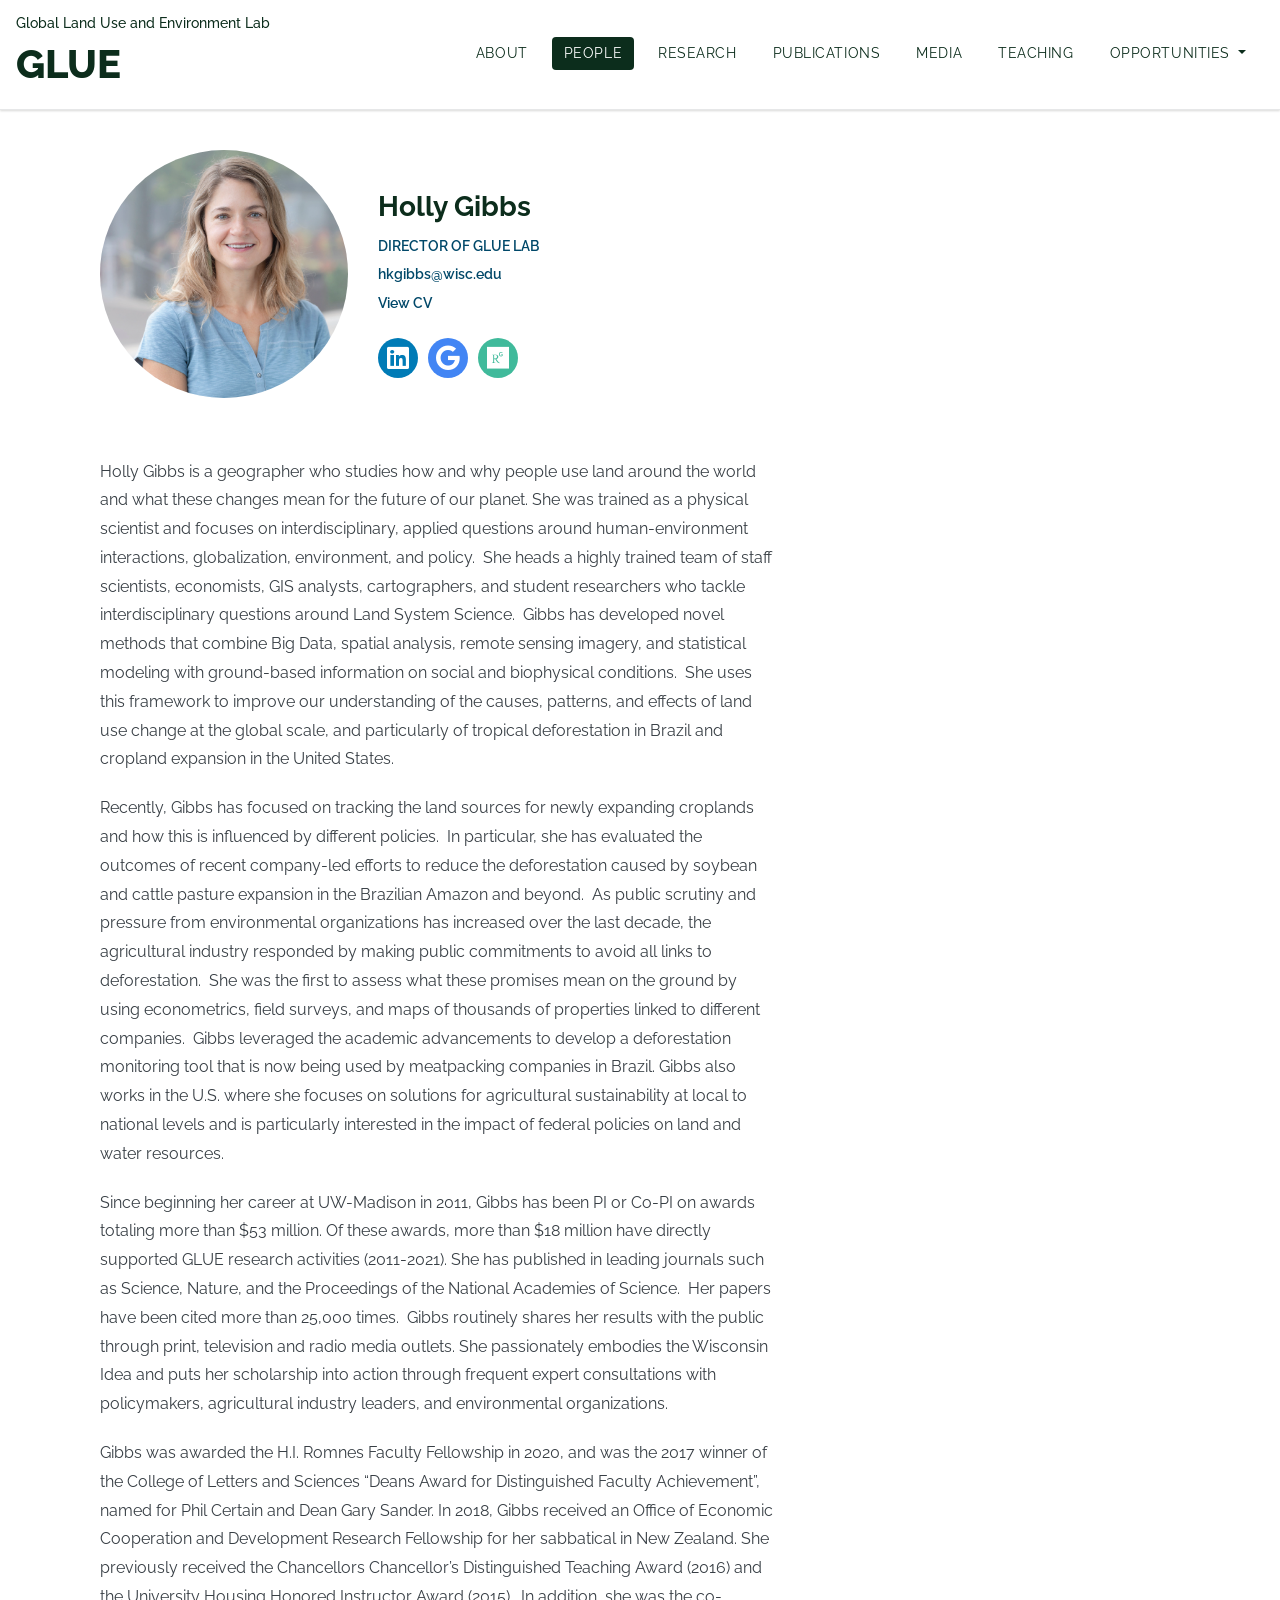
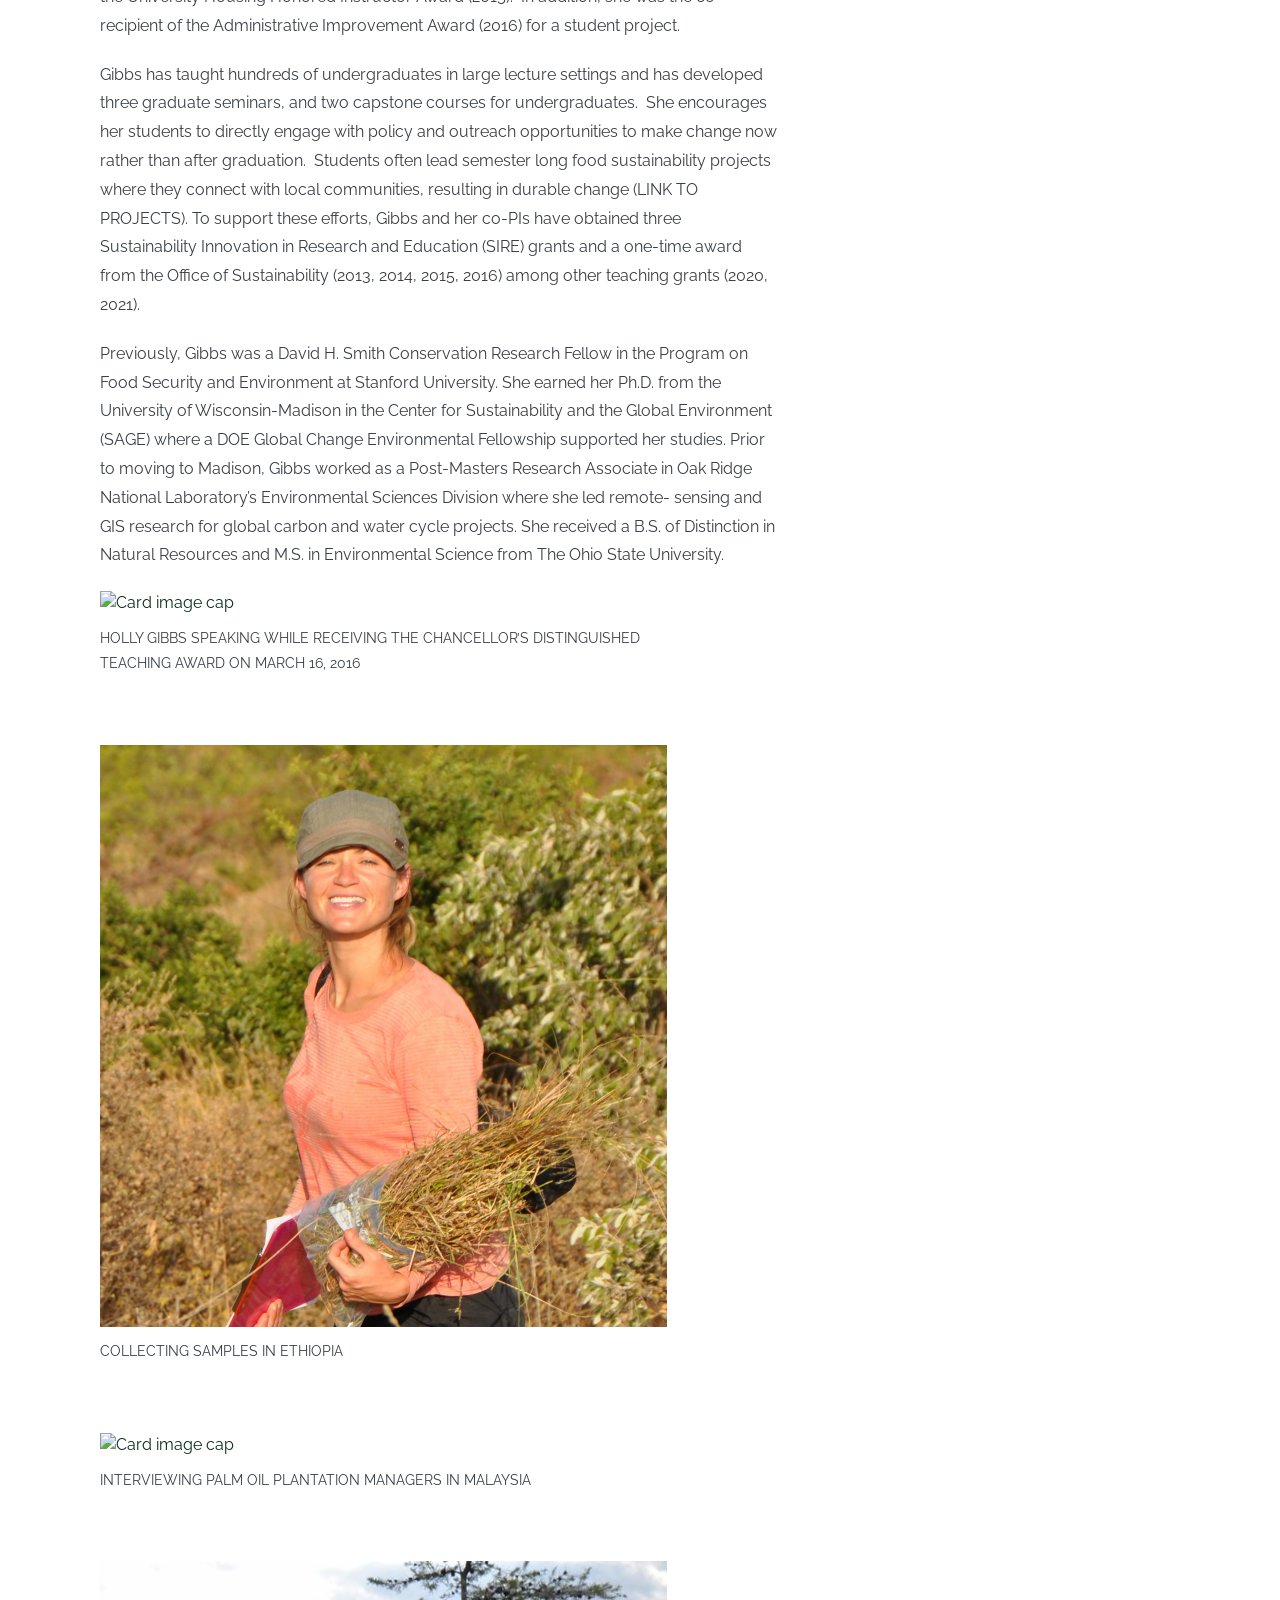
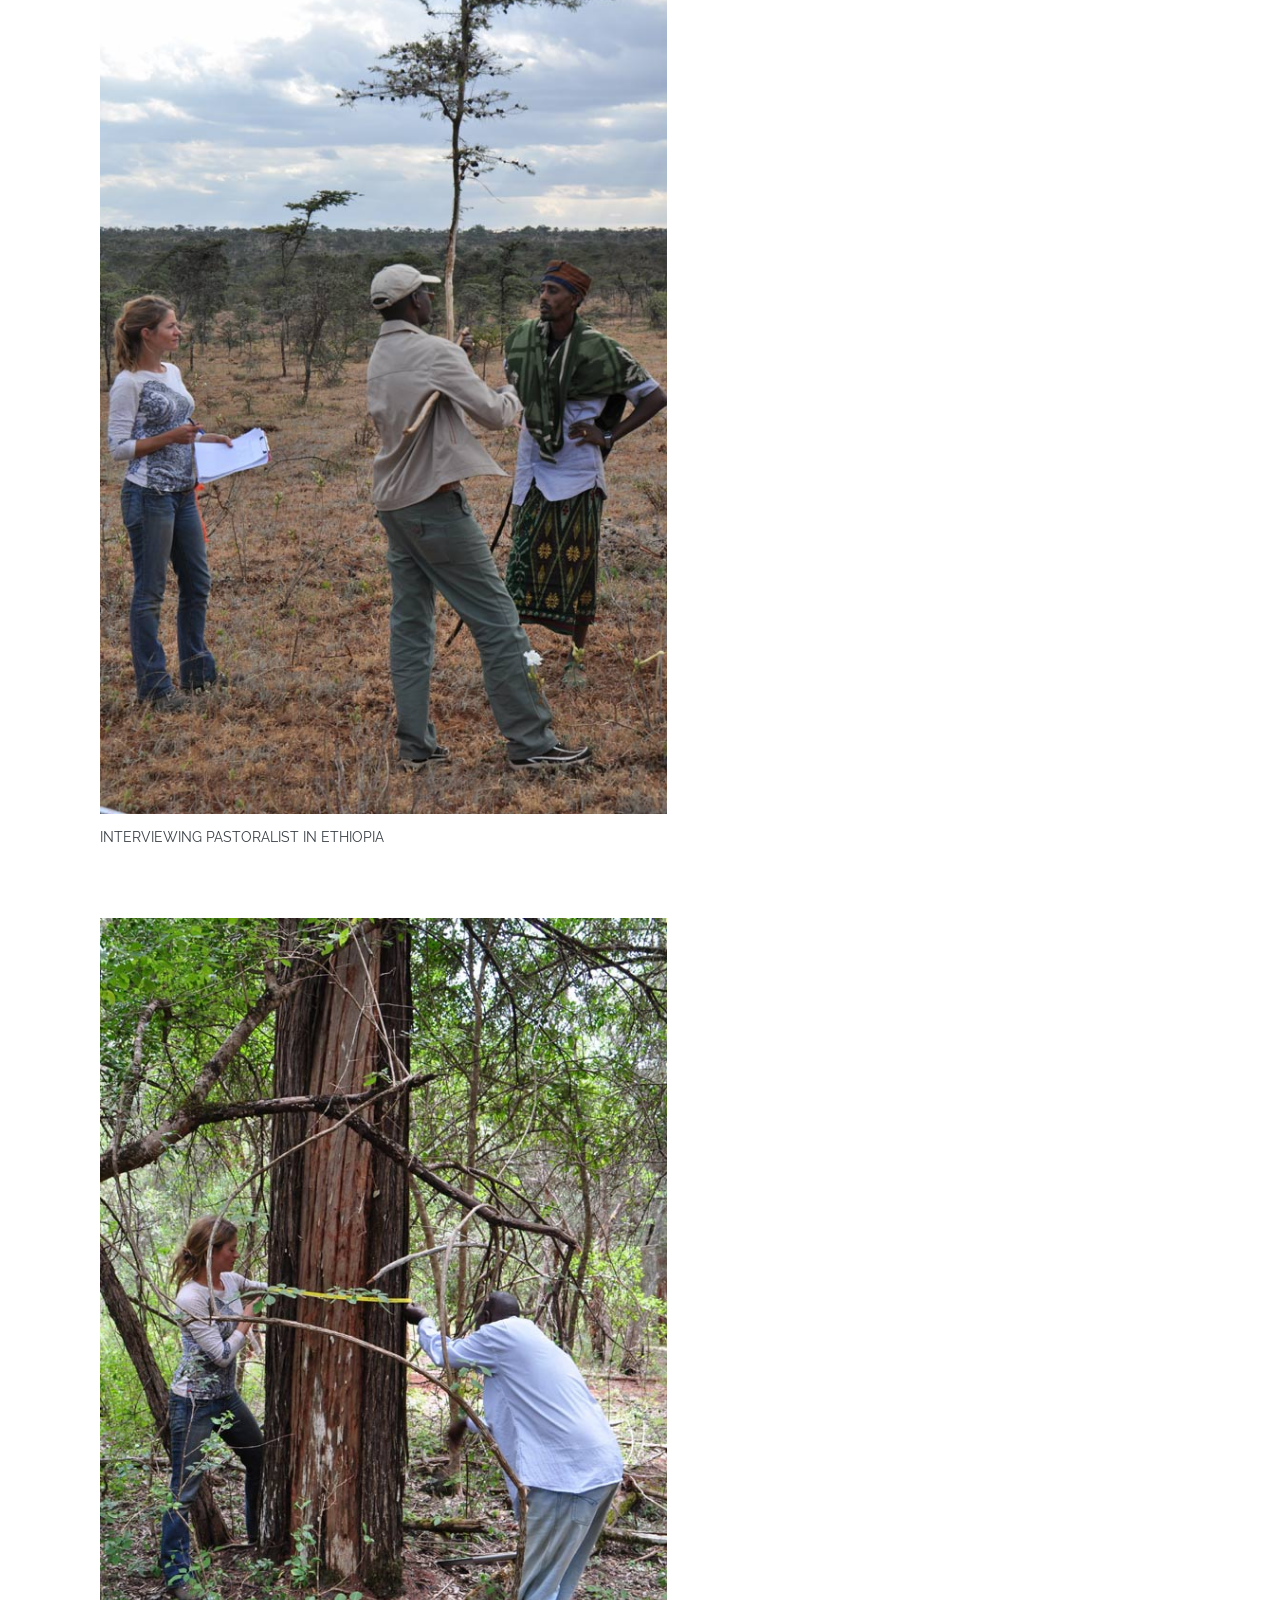
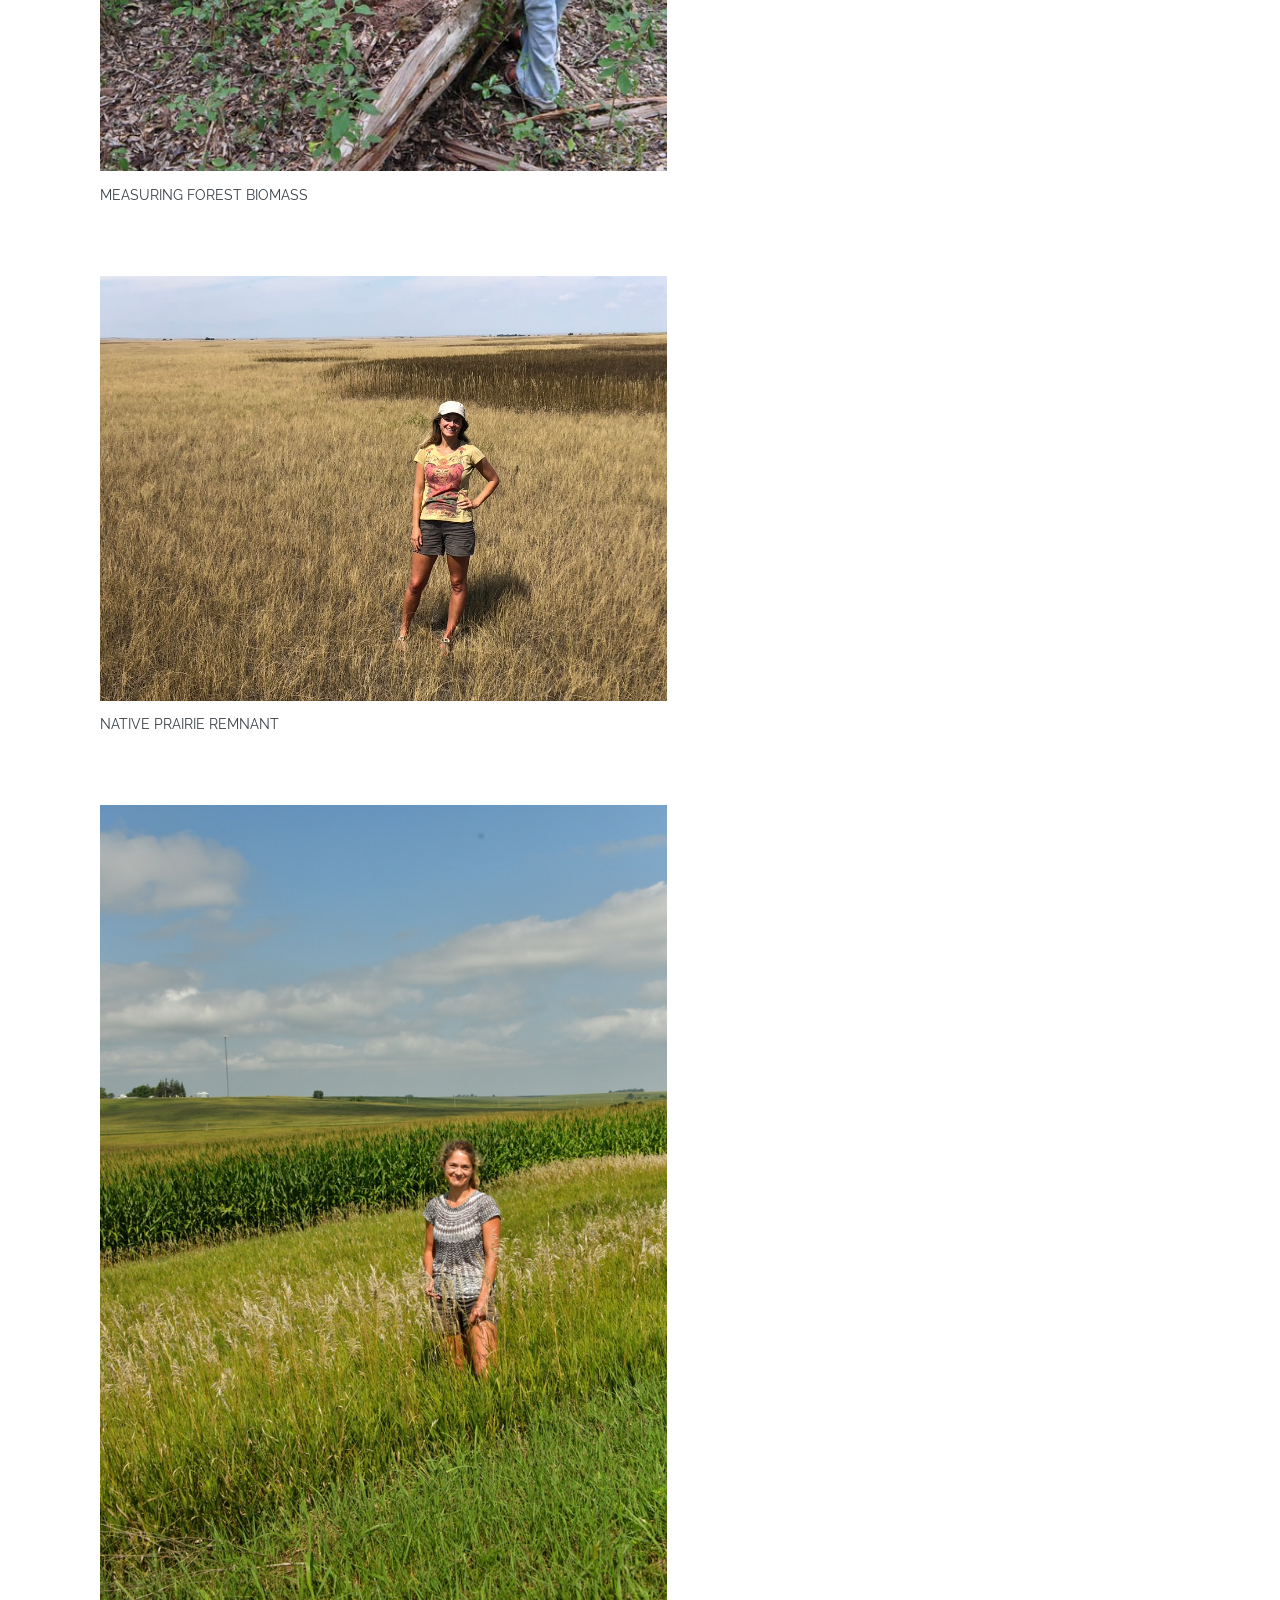
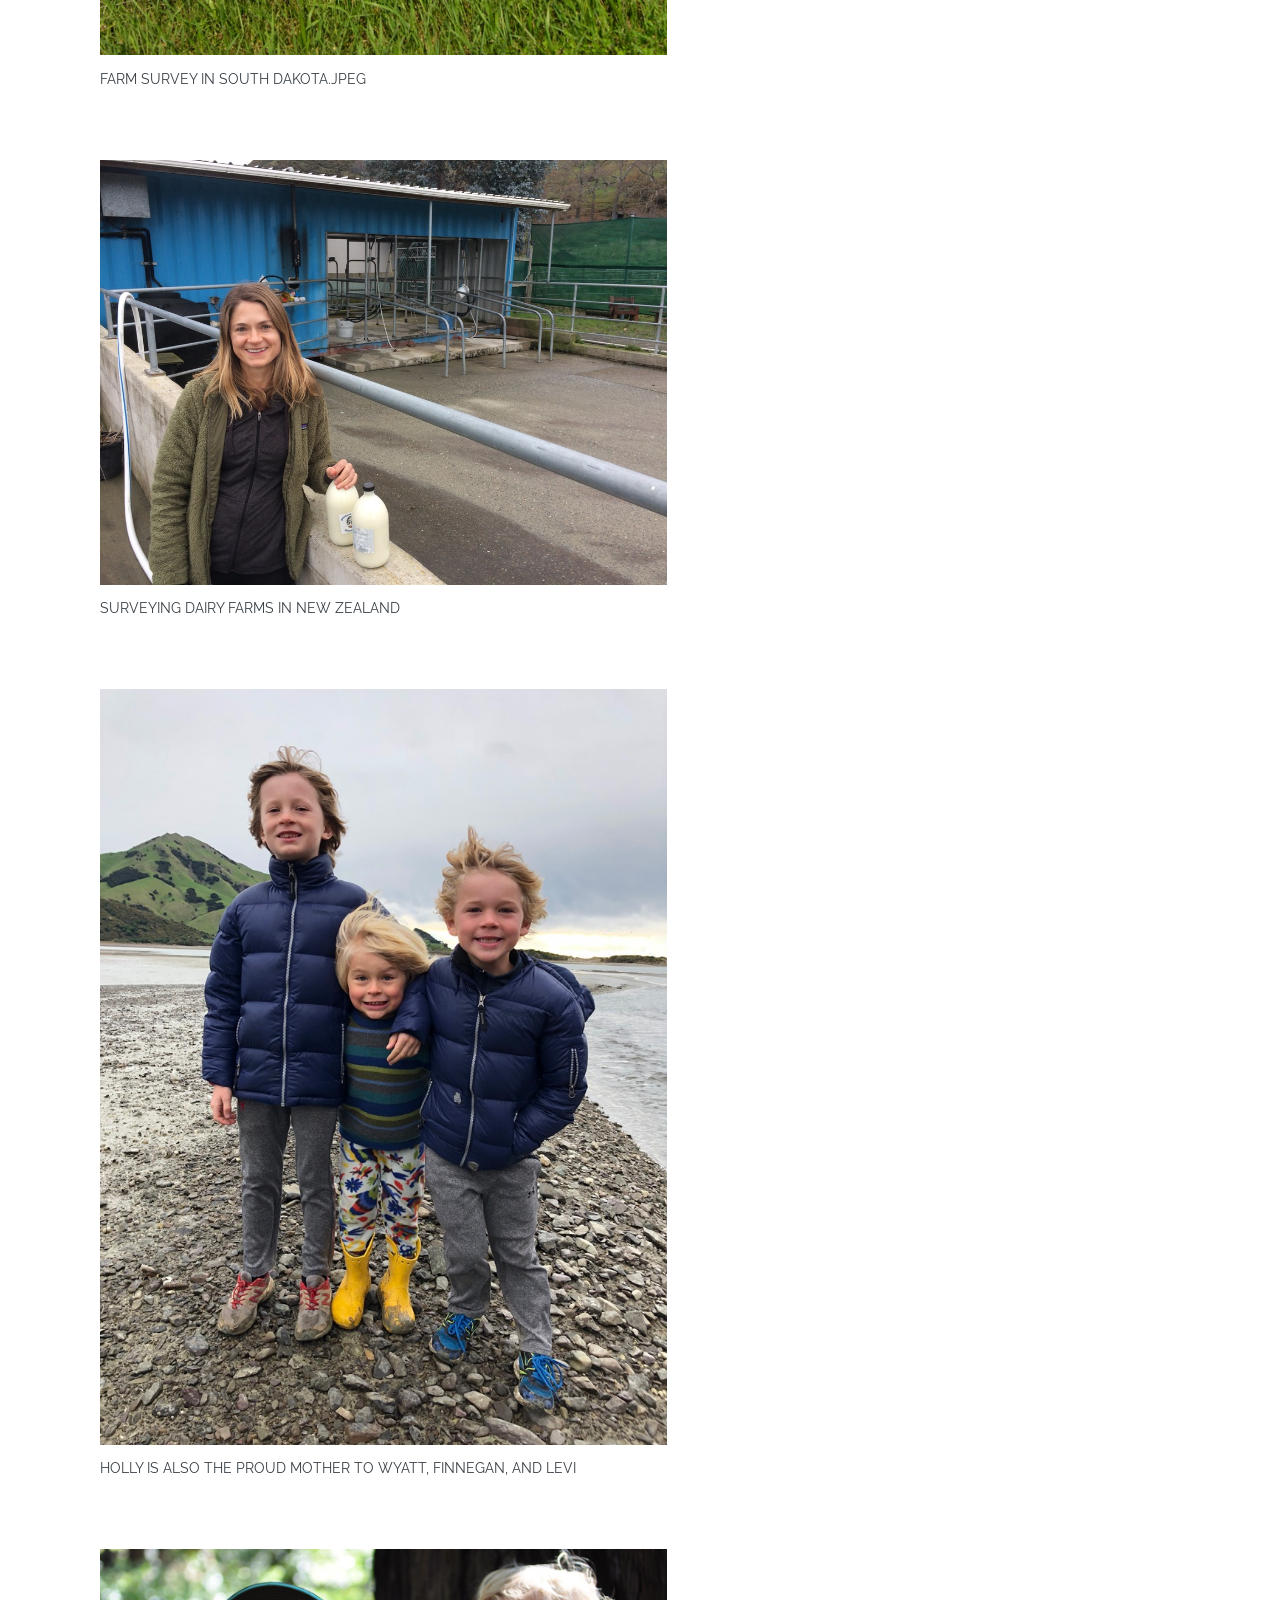
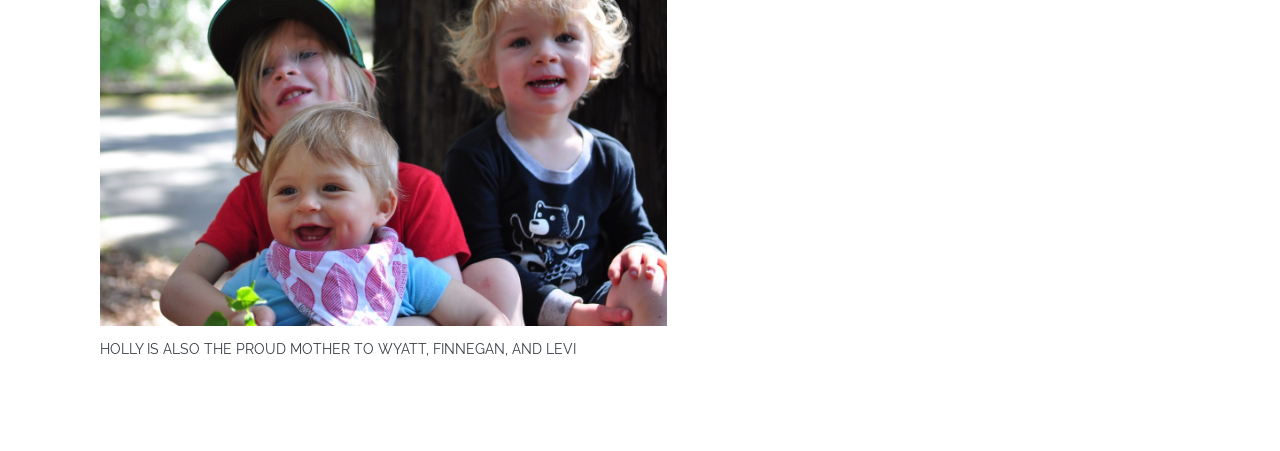
==== holly-gibbs.html @ 5e131c78 "Initial Commit Initial template from gibbs lab website." ====
<!doctype html>

<html lang="en">
<head>
	<!--Essential items -->
  	<meta charset="utf-8">
	<!-- Mobile specifications-->
	<meta content="width=device-width, intial-scale=1, maximum-scale=1" name=viewport>
	<!-- CSS-->
	<link rel="stylesheet" href="https://maxcdn.bootstrapcdn.com/bootstrap/4.0.0/css/bootstrap.min.css" integrity="sha384-Gn5384xqQ1aoWXA+058RXPxPg6fy4IWvTNh0E263XmFcJlSAwiGgFAW/dAiS6JXm" crossorigin="anonymous">

	<link href = "css/style.css" rel="stylesheet" type="text/css">
	<!-- Fonts-->
	<link href='https://fonts.googleapis.com/css?family=Lato:300,400,700' rel='stylesheet' type='text/css'>
	<!-- Favicon-->
	<link href="img/gibbs_ico.ico" rel="shortcut icon">
  <link href="https://cdnjs.cloudflare.com/ajax/libs/font-awesome/5.15.3/css/all.min.css" rel="stylesheet">
  <title>Gibbs Lab</title>
  <meta name="description" content="The HTML5 Herald">
  <meta name="author" content="SitePoint">

  <meta name="viewport" content="width=device-width, initial-scale=1, shrink-to-fit=no">




</head>
	
<body>

	<!-- Navigation -->
  <nav id="navbar" class="navbar navbar-expand-xl navbar-light bg-dark sticky-top">
    <a class="navbar-brand" href="index.html">
      <div class="logo_subheader">
        Global Land Use and Environment Lab
        <br>
      </div>
      <div class="logo_header">
        GLUE
        <br>
      </div>
    </a>
    <button id="toggle" class="navbar-toggler" type="button" data-toggle="collapse" data-target="#navbarNav">
      <span class="navbar-toggler-icon"></span>
    </button>
    <div class="collapse navbar-collapse text-left" id="navbarNav">
      <ul id = "navPills" class=" nav-pills navbar-nav ml-auto">    
        <li>
          <a href="index.html" class="btn btn-s-md btn-white m-b">ABOUT
          </a>
        </li>
        <li>
          <a href="people.html" class="btn btn-s-md btn-white m-b active">
            PEOPLE
          </a>
        </li>
        <li>
          <a href="research.html" class="btn btn-s-md btn-white m-b">RESEARCH
          </a>
        </li>
        <li>
          <a href="publications.html" class="btn btn-s-md btn-white m-b">PUBLICATIONS
          </a>
        </li>
        <li>
           <a href="media.html" class="btn btn-s-md btn-white m-b">
          MEDIA
          </a>
        </li>
        <li>
           <a href="teaching.html" class="btn btn-s-md btn-white m-b">
          TEACHING
          </a>
        </li> 
        <li>
          <div class="dropdown">
            <button class="btn btn-s-md btn-white m-b dropdown-toggle" type="button" id="dropdownMenuButton" data-toggle="dropdown" aria-haspopup="true" aria-expanded="false">
            OPPORTUNITIES
            </button>
            <div class="dropdown-menu" aria-labelledby="dropdownMenuButton">
              <a class="dropdown-item" href="opportunities.html">Opportunities</a>
              <a class="dropdown-item" href="welcome-to-madison.html">Welcome to Madison</a>
              <a class="dropdown-item" href="food-sustainability.html">Food sustainability <br>organizations in Madison</a>
            </div>
        </div>
        </li>            
      </ul> 
    </div>
  </nav>


<div class="page-container">


  <div class='container'>
    <div class='row'>

      <div class='col-md-3 col-sm-4'>
        <a style='color:none'href="bio_img/holly_gibbs_bio_new.png">
        <img class="img-fluid d-block headshot" src="bio_img/holly_gibbs_bio_new.png">
        </a>
      </div>
      <div class='col-md-9 col-sm-8'>

     <h2>Holly Gibbs</h2>
        <a name="contact"></a>

        <p>

            <b class="bio-title">DIRECTOR OF GLUE LAB</b><br>
            <a class="bio-email" href="mailto:hkgibbs@wisc.edu">hkgibbs@wisc.edu</a><br>
            <a class="bio-email" href="assets/Gibbs-CV-3.22.pdf" src="assets/Gibbs-CV-3.22.pdf">View CV</a><br>

        </p>

        <div class="bio-social-icons">
           

            <ul class="social-menu"> 
              <li><a href="https://www.linkedin.com/in/holly-gibbs-3153b337/"><i class="fab fa-linkedin"></i></a></li> 
              <li><a href="https://scholar.google.com/citations?user=o5gFwfsAAAAJ&hl=en"><i class="fab fa-google"></i></a></li>
              <li><a href="https://www.researchgate.net/scientific-contributions/Holly-K-Gibbs-2070848360"><i class="fab fa-researchgate"></i></a></li> 
             <!--  <li><a href="https://github.com/christiemj09"><i class="fab fa-github"></i></a></li> -->
            </ul>

        </div>


      </div>

      
    </div>
  </div>

  <div class='container bioParagraph'>
    <div class='row'>

      
      
      <div class='col-md-8 bioParagraph'>
       
        <p>
      Holly Gibbs is a geographer who studies how and why people use land around the world
      and what these changes mean for the future of our planet. She was trained as a physical
      scientist and focuses on interdisciplinary, applied questions around human-environment
      interactions, globalization, environment, and policy.  She heads a highly trained team of
      staff scientists, economists, GIS analysts, cartographers, and student researchers who
      tackle interdisciplinary questions around Land System Science.  Gibbs has developed novel
      methods that combine Big Data, spatial analysis, remote sensing imagery, and statistical
      modeling with ground-based information on social and biophysical conditions.  She uses
      this framework to improve our understanding of the causes, patterns, and effects of land
      use change at the global scale, and particularly of tropical deforestation in Brazil and
      cropland expansion in the United States.
      </p>
      <p>
      Recently, Gibbs has focused on tracking the land sources for newly expanding croplands
      and how this is influenced by different policies.  In particular, she has evaluated the
      outcomes of recent company-led efforts to reduce the deforestation caused by soybean and
      cattle pasture expansion in the Brazilian Amazon and beyond.  As public scrutiny and
      pressure from environmental organizations has increased over the last decade, the
      agricultural industry responded by making public commitments to avoid all links to
      deforestation.  She was the first to assess what these promises mean on the ground by
      using econometrics, field surveys, and maps of thousands of properties linked to different
      companies.  Gibbs leveraged the academic advancements to develop a deforestation
      monitoring tool that is now being used by meatpacking companies in Brazil. Gibbs also
      works in the U.S. where she focuses on solutions for agricultural sustainability at local to
      national levels and is particularly interested in the impact of federal policies on land and
      water resources.
      </p>
      <p>
      Since beginning her career at UW-Madison in 2011, Gibbs has been PI or Co-PI on awards
      totaling more than $53 million. Of these awards, more than $18 million have directly
      supported GLUE research activities (2011-2021). She has published in leading journals
      such as Science, Nature, and the Proceedings of the National Academies of Science.  Her
      papers have been cited more than 25,000 times.  Gibbs routinely shares her results with the
      public through print, television and radio media outlets. She passionately embodies the
      Wisconsin Idea and puts her scholarship into action through frequent expert consultations
      with policymakers, agricultural industry leaders, and environmental organizations.
      </p>
      <p>
      Gibbs was awarded the H.I. Romnes Faculty Fellowship in 2020, and was the 2017 winner
      of the College of Letters and Sciences “Deans Award for Distinguished Faculty
      Achievement”, named for Phil Certain and Dean Gary Sander. In 2018, Gibbs received an
      Office of Economic Cooperation and Development Research Fellowship for her sabbatical
      in New Zealand. She previously received the Chancellors Chancellor’s Distinguished
      Teaching Award (2016) and the University Housing Honored Instructor Award (2015).  In
      addition, she was the co-recipient of the Administrative Improvement Award (2016) for a
      student project.
      </p>
      <p>
      Gibbs has taught hundreds of undergraduates in large lecture settings and has developed
      three graduate seminars, and two capstone courses for undergraduates.  She encourages
      her students to directly engage with policy and outreach opportunities to make change now
      rather than after graduation.  Students often lead semester long food sustainability projects
      where they connect with local communities, resulting in durable change (LINK TO
      PROJECTS). To support these efforts, Gibbs and her co-PIs have obtained three
      Sustainability Innovation in Research and Education (SIRE) grants and a one-time award
      from the Office of Sustainability (2013, 2014, 2015, 2016) among other teaching grants
      (2020, 2021).
      </p>
      <p>
      Previously, Gibbs was a David H. Smith Conservation Research Fellow in the Program on
      Food Security and Environment at Stanford University. She earned her Ph.D. from the
      University of Wisconsin-Madison in the Center for Sustainability and the Global
      Environment (SAGE) where a DOE Global Change Environmental Fellowship supported her
      studies. Prior to moving to Madison, Gibbs worked as a Post-Masters Research Associate
      in Oak Ridge National Laboratory’s Environmental Sciences Division where she led remote-
      sensing and GIS research for global carbon and water cycle projects. She received a B.S.
      of Distinction in Natural Resources and M.S. in Environmental Science from The Ohio State
      University.
      </p>


      <!--Holly Gibbs Picture 1-->
      <div class="col-10 holly">
        <a href="holly_gibbs_img/gibbs_1.jpg">
          <img class="img-fluid" src="holly_gibbs_img/gibbs_1.jpg" alt="Card image cap">
        <div class="holly_photo_description_container">
            <a style='color:none'href="holly_gibbs_img/gibbs_1.jpg">
              <p class="mb-0">Holly Gibbs speaking while receiving the Chancellor’s Distinguished Teaching Award on March 16, 2016</p>
            </a>
        </div>
        </a>     
      </div>

      <!--Holly Gibbs Picture 2-->
      <div class="col-10 holly">
        <a href="holly_gibbs_img/gibbs_2.jpg">
          <img class="img-fluid" src="holly_gibbs_img/gibbs_2.jpg" alt="Card image cap">
        <div class="holly_photo_description_container">
            <a style='color:none'href="holly_gibbs_img/gibbs_2.jpg">
              <p class="mb-0">Collecting samples in Ethiopia</p>
            </a>
        </div>
        </a>
      </div>

      <!--Holly Gibbs Picture 3-->
      <div class="col-10 holly">
        <a href="holly_gibbs_img/gibbs_3.jpg">
          <img class="img-fluid" src="holly_gibbs_img/gibbs_3.jpg" alt="Card image cap">
        <div class="holly_photo_description_container">
            <a style='color:none'href="holly_gibbs_img/gibbs_3.jpg">
              <p class="mb-0">Interviewing palm oil plantation managers in Malaysia</p>
            </a>
        </div>
        </a>
      </div>

      <!--Holly Gibbs Picture 4-->
      <div class="col-10 holly">
        <a href="holly_gibbs_img/gibbs_4.jpg">
          <img class="img-fluid" src="holly_gibbs_img/gibbs_4.jpg" alt="Card image cap">
        <div class="holly_photo_description_container">
            <a style='color:none'href="holly_gibbs_img/gibbs_4.jpg">
              <p class="mb-0">Interviewing pastoralist in Ethiopia</p>
            </a>
        </div>
        </a>
      </div>

      <!--Holly Gibbs Picture 5-->
      <div class="col-10 holly">
        <a href="holly_gibbs_img/gibbs_5.jpg">
          <img class="img-fluid" src="holly_gibbs_img/gibbs_5.jpg" alt="Card image cap">
        <div class="holly_photo_description_container">
            <a style='color:none'href="holly_gibbs_img/gibbs_5.jpg">
              <p class="mb-0">Measuring forest biomass</p>
            </a>
        </div>
        </a>
      </div>

      <!--Holly Gibbs Picture 6-->
      <div class="col-10 holly">
        <a href="holly_gibbs_img/gibbs_6.jpeg">
          <img class="img-fluid" src="holly_gibbs_img/gibbs_6.jpeg" alt="Card image cap">
        <div class="holly_photo_description_container">
            <a style='color:none'href="holly_gibbs_img/gibbs_6.jpeg">
              <p class="mb-0">Native prairie remnant</p>
            </a>
        </div>
        </a>
      </div>

      <!--Holly Gibbs Picture 7-->
      <div class="col-10 holly">
        <a href="holly_gibbs_img/gibbs_7.jpeg">
          <img class="img-fluid" src="holly_gibbs_img/gibbs_7.jpeg" alt="Card image cap">
        <div class="holly_photo_description_container">
            <a style='color:none'href="holly_gibbs_img/gibbs_7.jpeg">
              <p class="mb-0">Farm survey in South Dakota.jpeg</p>
            </a>
        </div>
        </a>
      </div>

      <!--Holly Gibbs Picture 8-->
      <div class="col-10 holly">
        <a href="holly_gibbs_img/gibbs_8.jpeg">
          <img class="img-fluid" src="holly_gibbs_img/gibbs_8.jpeg" alt="Card image cap">
        <div class="holly_photo_description_container">
            <a style='color:none'href="holly_gibbs_img/gibbs_8.jpeg">
              <p class="mb-0">Surveying dairy farms in New Zealand</p>
            </a>
        </div>
        </a>
      </div>

      <!--Holly Gibbs Picture 9-->
      <div class="col-10 holly">
        <a href="holly_gibbs_img/gibbs_9.jpeg">
          <img class="img-fluid" src="holly_gibbs_img/gibbs_9.jpeg" alt="Card image cap">
        <div class="holly_photo_description_container">
            <a style='color:none'href="holly_gibbs_img/gibbs_9.jpeg">
              <p class="mb-0">Holly is also the proud mother to Wyatt, Finnegan, and Levi</p>
            </a>
        </div>
        </a>
      </div>

      <!--Holly Gibbs Picture 10-->
      <div class="col-10 holly">
        <a href="holly_gibbs_img/gibbs_10.jpeg">
          <img class="img-fluid" src="holly_gibbs_img/gibbs_10.jpeg" alt="Card image cap">
        <div class="holly_photo_description_container">
            <a style='color:none'href="holly_gibbs_img/gibbs_10.jpeg">
              <p class="mb-0">Holly is also the proud mother to Wyatt, Finnegan, and Levi</p>
            </a>
        </div>
        </a>
      </div>
      
      
</div>
</div>
</div>
  <!--Carousel-->

  <!--Picture 1-->



 






	

  
  <script src="https://ajax.googleapis.com/ajax/libs/jquery/3.2.1/jquery.min.js" type="text/javascript"></script>
  <script src="js/main.js"></script>
  <script src="js/jquery-3.4.1.js"></script>
  <script
  src="https://code.jquery.com/jquery-3.5.1.js"
  integrity="sha256-QWo7LDvxbWT2tbbQ97B53yJnYU3WhH/C8ycbRAkjPDc="
  crossorigin="anonymous"></script>
  <script src="https://code.jquery.com/jquery-3.2.1.slim.min.js" integrity="sha384-KJ3o2DKtIkvYIK3UENzmM7KCkRr/rE9/Qpg6aAZGJwFDMVNA/GpGFF93hXpG5KkN" crossorigin="anonymous"></script>
  <script src="https://cdnjs.cloudflare.com/ajax/libs/popper.js/1.12.9/umd/popper.min.js" integrity="sha384-ApNbgh9B+Y1QKtv3Rn7W3mgPxhU9K/ScQsAP7hUibX39j7fakFPskvXusvfa0b4Q" crossorigin="anonymous"></script>
  <script src="https://maxcdn.bootstrapcdn.com/bootstrap/4.0.0/js/bootstrap.min.js" integrity="sha384-JZR6Spejh4U02d8jOt6vLEHfe/JQGiRRSQQxSfFWpi1MquVdAyjUar5+76PVCmYl" crossorigin="anonymous"></script>
  <script src="https://cdnjs.cloudflare.com/ajax/libs/jquery/2.1.3/jquery.min.js" type="text/javascript"></script>
</body>
</html>
---- css/style.css ----
@import url('https://fonts.googleapis.com/css2?family=Varta:wght@300&display=swap');


@import url('https://fonts.googleapis.com/css2?family=Raleway:wght@300&display=swap');

@import url('https://fonts.googleapis.com/css2?family=Barlow:wght@300&display=swap');

@import url('https://fonts.googleapis.com/css2?family=Gudea&display=swap');

@import url('https://fonts.googleapis.com/css2?family=Gudea:ital@1&display=swap');

@import url('https://fonts.googleapis.com/css2?family=Gudea:wght@700&display=swap');

@import url('https://fonts.googleapis.com/css2?family=Karla&display=swap');

@import url('https://fonts.googleapis.com/css2?family=Benne&family=Martel+Sans:wght@200;300;400;600;700;800;900&display=swap');

@import url('https://fonts.googleapis.com/css2?family=Raleway:ital,wght@0,100;0,200;0,300;0,400;0,500;0,600;0,700;0,800;0,900;1,100;1,200;1,300;1,400;1,500;1,600;1,700;1,800;1,900&display=swap');

body {
	width:auto;
	letter-spacing: normal;
	font-family: 'Raleway', sans-serif;
	font-size:16px;
  background-color:#ffffff !important;
}

body::-webkit-scrollbar {
    width: .75em;
    border-radius: 8px;
}
 
body::-webkit-scrollbar-track {
    -webkit-box-shadow: inset 0 0 6px rgba(0,0,0,0.3);
    border-radius: 8px;
}
 
body::-webkit-scrollbar-thumb {
  background-color: darkgrey;
  outline: 1px solid slategrey;
  border-radius: 8px;
}

h1 {
  padding-bottom:8px;
  color:#0c2d1c!important;
  font-size:36px;
  font-weight: 700 !important
}



h2 {
 font-size:28px;
 color:#0c2d1c !important;
 font-weight: 700 !important
}

h5 {
font-size:18px !important;
}



a {
  color:#004869;
}

a:hover, a:active {
  text-decoration:none;
  color: #333;
}

p {
  margin-bottom: 20px;
  font-family: 'Raleway', sans-serif;
  font-size: 16px;
  font-weight: 400 !important;
  line-height: 1.8em;
  letter-spacing: normal;
  color:#383f45;
}

a {
  color:#0c2d1c
}

b {
  font-weight: 700;

}


a:hover{
  color:#2E86C1 
}

.page-container {
  width: inherit;
  max-width: 100%;
  margin: auto;   
}

.container {
  padding-right:30px !important;
  padding-left:30px !important;
  padding-top:40px;
  padding-bottom:20px;
  margin-right:auto;
  margin-left:auto;
}

.container.more-media {
  padding-right:30px !important;
  padding-left:30px !important;
  padding-top:10px;
  padding-bottom:20px;
  margin-right:auto;
  margin-left:auto;
}

.col-md-8 {
  padding-top:40px;
  padding-right: 45px;
  padding-left: 15px;
}

.col-md-4 {
  padding-top:40px;
  padding-right: 15px;
  padding-left: 15px;
}


.img {
  position: relative;
  width: 100px;
  height:100px;
  background-position: 50% 50%;
}


.btn-group input[type="radio"] {
  opacity: 0;
  position: fixed;
  width: 0;
}

/* Logo */
.logo_subheader {
  font-size: 14px;
  font-weight:500 !important;
  color:#0c2d1c;
}

.logo_header {
  font-size: 40px;
  font-weight:800 !important;
  font: Raleway, sans-serif;
  color:#0c2d1c;

}

/* delete? */
.introHomePage{
  font-size: 16px;
  font-weight:800 !important;
  color: #0c2d1c !important
}

/* ------------------------------Home Page------------------------------*/

/* 'who we are' heading */
.who-we-are p {
  font-size:16px !important;
  font-weight:500;
  line-height:32px;
}

.more_news_link_people {
  font-size:18px !important;
}

/* ------------------------------News Scroll------------------------------*/

#inTheNewsHeading {
  font-size:26px;
}

#newsContainer {
  height:400px;
  overflow-y: scroll;
  border-width:0px;  
  padding-left:0px !important;
}

/* News Scroll */
.newsDate {
  font-size: 12px;
  color:#0c2d1c !important;

}

.newsMainContent {
  font-size: 12px;
  color:#383f45;
}


#newsContainer::-webkit-scrollbar {
  width: .75em;
  border-radius: 8px;
}
 
#newsContainer::-webkit-scrollbar-track {
  -webkit-box-shadow: inset 0 0 6px rgba(0,0,0,0.3);
  border-radius: 8px;
}
 
#newsContainer::-webkit-scrollbar-thumb {
  background-color: darkgrey;
  outline: 1px solid slategrey;
  border-radius: 8px;
}

.list-group {
  float:center;
}

.list-group-item {
  border-left:none;
  border-right:none;
  border-top:none;
  border-bottom:none;
  background-color:#ffffff;
  padding: 10px 30px 18px 0px !important;
  color:#403F3F !important;
  letter-spacing:.04em;
}


/* ------------------------------Navigation------------------------------*/

/*  Navigation pills */

#navPills li{
  padding:6px 6px 6px 6px !important;
  font-size: 14px !important;
}

#nav-pills ul{

  
}

/*  Navigation pills text*/
.btn.btn-s-md.btn-white.m-b {
  font-size: 14px !important;
  letter-spacing: .04em;
}

.navbar {
  background-color:#ffffff !important;    
  padding-bottom:10px;
  border-bottom:1px solid #E6E7E8;
  -webkit-box-shadow: 0px 1px 2px rgba(159,159,155,0.4)
}


#toggle {
    background-color:none;
    color:black;
}

.nav-item {
  text-align: right;
  padding:0px 10px 0px 10px
}

.nav-link {
  text-align:left;
  font-size:14px;
  color:#0c2d1c !important;    
}

#navbarNav {

}


.dropdown:hover>.dropdown-menu {
  display: block;
}

.dropdown-item {
  font-size:14px;
  white-space: pre-wrap;
  padding-top:8px;
  padding-bottom:8px;
}

.dropdown-menu.show {
 
}

.dropdown-menu{

    white-space: normal;
}





/*.dropdown-menu.show {
  max-width:250px;

  margin-left:-20px;
}

.dropdown-item {
  font-size:12px;
}


/*.navbar-toggler-icon {
  border-color:red!important;
  color:red !important
}

.navbar-toggler{
  color:red;
}


.navbar.toggler.collapsed .page-container{
    background-color: blue   
}
*/


.col-lg-4.col-md-6.p-4{
  overflow:hidden !important
}


/* ------------------------------Carousel------------------------------*/

.col-md-12.carousel {
  width:100% !important;
  padding-left:0px !important;
}



/* carousel */
.container-fluid {
  background:#373737
}

.carousel {
  opacity:.8;
}

.carousel-caption {
  position: relative;
  left: 0;
  top: 0;
  background-color: #000a06;
  opacity:1;
  color:white !important;
  height:125px;
  font-size:16px !important;
}

.carousel-item img {
  width:100% !important;
} 

.carousel-control-prev-icon,
.carousel-control-next-icon {
  height: 28px;
  width: 28px;
  outline: black;
  background-size: 100%, 100%;
  border: 5px solid black;
  background-color: black
}

.carousel-fade .carousel-item {
  opacity: 0;
  transition: opacity ease-out .7s;
}

.carousel-fade .carousel-item.active,
.carousel-fade .carousel-item-next.carousel-item-left,
.carousel-fade .carousel-item-prev.carousel-item-right {
  opacity: 1;
}

.carousel-fade .active.carousel-item-left,
.carousel-fade .active.carousel-item-right {
  opacity: 0;
}

.carousel-fade .carousel-item-next,
.carousel-fade .carousel-item-prev,
.carousel-fade .carousel-item.active,
.carousel-fade .active.carousel-item-left,
.carousel-fade .active.carousel-item-prev {
  transform: translateX(0);
  transform: translate3d(0, 0, 0);
}

.carousel-indicators > li {
  width: 10px;
  height: 10px;
  border-radius: 50%;
}


/* ------------------------------People Page ------------------------------*/

/*  container for people photos */
#people-container {
    padding-top:10px;
  }



/*  Bio info container (name, title) */
.bio-holder {
  padding-top:10px;
}

/*  Bio name */
.people_name {
  padding-top:2px;
  font-size: 20px;
  color:#0c2d1c !important
}

/*  Bio title */
.mb-0 {
  color:#383f45 !important;
  font-size:14px;
  font-weight:400 !important;
  text-transform: uppercase
}



/*  Bio image container */
.img-holder {
  max-width: 200px;
  max-height: 200px;
  overflow: hidden !important;
  margin:0 auto;
  box-shadow: 0px 3px 15px rgba(0,0,0,0.2);
  border-radius: 50% !important;
  transform: translateZ(0px); /* force GPU rendering */
}

.img-fluid.d-block.mx-auto{
  transition: all 0.125s;

  height: 100%;
  cursor: pointer;
}




/*  Scaling bio image on hover */
.img-fluid.d-block.mx-auto:hover {
  -webkit-transform: scale(1.1);
  -webkit-transition: all 0.125s ease-in-out 0s;
  -moz-transition: all 0.125s ease-in-out 0s;
  -ms-transition: all 0.125s ease-in-out 0s;
  -o-transition: all 0.125s ease-in-out 0s;
  transition: all 0.125s ease-in-out 0s;
}

.img-fluid.d-block.mb-3.mx-auto:focus {
  -webkit-transform: scale(1.1);
  -webkit-transition: all 0.125s ease-in-out 0s;
  -moz-transition: all 0.125s ease-in-out 0s;
  -ms-transition: all 0.125s ease-in-out 0s;
  -o-transition: all 0.125s ease-in-out 0s;
  transition: all 0.125s ease-in-out 0s;
}


/* ------------------------------Team Page ------------------------------*/
.col-10.team {
  padding-bottom:10%;
  max-width:70%;
}

/* ------------------------------People Sub-Page (individual people pages)------------------------------*/

/*  bio info container  */
.col-md-9.col-sm-8 {
  padding-top:40px;
}

/*  bio headshot */
.img-fluid.d-block.headshot {
  border-radius : 50%;
  max-width: auto !important;
  max-height: auto !important;
}

/*  bio social media icons */
.bio-social-icons{
  display:inline-block;
}

.social-menu {
  display: flex;
  list-style-type: none;
}
 
.social-menu i {
  color: #fff;
  width: 40px;
  height: 40px;
  border-radius: 50%;
  font-size: 25px;
  margin-right: 10px;
  transition: all 0.2s ease-in-out;
  display: flex;
  justify-content: center;
}

ul.social-menu{
  padding-left:0px;
}

.social-menu i:before {
  display: flex;
  flex-flow: row nowrap;
  align-items: center;
}

.social-menu a {
  text-decoration: none;
}

.fa-facebook {
  background:#3b5998
} 

.fa-linkedin {
  background:#007bb6
}

.fa-google {
  background:#4285F4
}

.fa-researchgate {
  background:#40BA9B
}

.fa-github {
  background:#211F1F
}

.social-menu i:hover {
  opacity: .7;
  border-radius: 0;
}

.google-scholar {
  display:inline-block;
  height:100%;
  width:25px;
  vertical-align: bottom;
}

/*  bio info  */
.bio-title {
  margin-bottom:0px;
  font-weight:600;
  font-size:14px;
  color:#004869;
}

.bio-subtitle {
  margin-bottom:0px;
  font-weight:600;
  font-size:18px;
  color:#004869;
}

.bio-email {
  color:#004869;
  font-weight:600;
  font-size:14px;
}

.bio-contact-info {
color:#004869 !important
}


/*  bio text container  */
.col-md-8.bioParagraph { 
  padding-top:0px;
}

/*  delete? */
.news-img-holder {
  background-color:red;
  overflow: hidden;
  margin:0 auto
}

/* ------------------------------Holly Gibbs Page ------------------------------*/

/*  Holly Gibbs Action Photos Captions */
.holly_photo_description_container {
  padding-top:2%;
}



/*  This is for logo. Logo was replaced by text. Use this to resize original Gibbs logo */
#gibbsLogo{
  max-height:100px;
  padding-left:10px;
 
}

/* ------------------------------Research Page------------------------------*/

.col-lg-4.col-md-4.px-3.py-3 {
  padding-bottom:60px !important;
}

/*  research row */
.row.research{
  padding-bottom:55px;
}

.research_subtopic_description {
  color:#004869;
  size:14px !important;
  text-align: center
}

.col-sm-2.back_to_research_nav {
  color:#004869 !important;
  text-align:left !important;
}

.col-md-12.pl-md-5.pr-md-5.research {

  padding-left:0px !important;

}

.research_byline{
  color:#0c2d1c;
}

.header.research {
  font-size:16px;
   color:#0c2d1c;
}

 

  
/*  delete? */
/*.d-block.w-100.news-image:hover{
    -webkit-transform: scale(1.1);
    -webkit-transition: all 0.125s ease-in-out 0s;
    -moz-transition: all 0.125s ease-in-out 0s;
    -ms-transition: all 0.125s ease-in-out 0s;
    -o-transition: all 0.125s ease-in-out 0s;
    transition: all 0.125s ease-in-out 0s;
}*/

.img-fluid.d-block.mb-3.mx-auto.rounded-circle{
  padding-bottom:0px;

}

/* ------------------------------Buttons------------------------------*/
#searchBars, #filterButtons{
  padding-top:20px;
}

#filterHeading{
  padding-top:0px;
}

.btn {
  background-color:#ffffff !important;
  color:#0c2d1c;
  font-weight:400 !important;
  border:none;

}

.btn.btn-default {
  letter-spacing: normal;
}



.btn.active {
  background-color:#0c2d1c!important;
  color:#ffffff !important;
  box-shadow:none !important;
}

.btn:hover{
  background-color:#0c2d1c !important;
  color:#ffffff !important;
  box-shadow:none !important;
}

.btn:focus{
  background-color:#0c2d1c !important;
  color:#ffffff !important;
  box-shadow:none !important;
}

/* "Read More" Button on Card */
.btn.btn-indigo.btn-rounded.btn-md {
  font-size:12px;
}


/* ------------------------------Cards------------------------------*/

/* card */
.card {
  box-shadow:0rem 0rem 0.5rem 0rem rgb(0 0 0 / 40%);
  background: #fff;
  border:0 !important;
}

.card :hover h4{
  color:#0c2d1c !important;
}

.card:hover {
  box-shadow:0rem 0.0625rem 0.5rem 0rem rgba(0,0,0,0.8);
  transition: box-shadow 0.3s ease-in-out;
}

.card:hover .card-img-top {
  -webkit-filter: brightness(50%);
  -webkit-transition: all .5s ease;
  -moz-transition: all .5s ease;
  -o-transition: all .5s ease;
  -ms-transition: all .5s ease;
  transition: all .5s ease;
}

.card-title {
  font-size:20px;
  font-weight:700;
}

p.card-text {
  line-height:1.6em;
  font-weight:400 !important;
  font-size:14px;

}

/* ------------------------------Publications------------------------------*/

.container.publications {
  padding-right:10px;
  padding-left:10px;
  padding-top:0px;
  padding-bottom:20px;
  margin-right:auto;
  margin-left:auto;
}

.container.publicationsFilters {
  padding-right:10px;
  padding-left:10px;
  padding-top:40px;
  padding-bottom:0px;
  margin-right:auto;
  margin-left:auto;
}

/* link to paper */
.publink:hover {
  color:#2E86C1;


}


.col-md-12 {

  padding-left:15px !important;

}


/* ------------------------------Media------------------------------*/

/* Media name (i.e. Forbes) */
.media-item {
  color: #004869
}

.media-text{
  color:#212529;
  font-size: 14px;
  font-weight:400 !important;
}

/* ------------------------------Teaching Page ------------------------------*/


h6{
  color:#0c2d1c;

}

h6.teaching-content-header {
  color:#0c2d1c;
  font-size:18px; 
}
/* Capstone list content */
ul.capstone.list.content {
  font-family: 'Raleway', sans-serif;
  font-size: 16px;
  font-weight: 400 !important;
  line-height: 1.8em;
  letter-spacing: 0.01em; 
  color:#383f45;
}

/* Geog/Env Studies 309 Professor Bio */
.col-12.course {
  color:#403F3F;
  font-family: 'Raleway', sans-serif;
  font-size: 16px;
  font-weight: 400 !important;
  line-height: 1.8em;
  letter-spacing: 0.01em; 
  padding-left:0px !important;
  padding-top:0px !important;
}

.col-md-12.course {
  color:#383f45;
  letter-spacing:normal;
  font-weight:400 !important;
  line-height:1.8em;

}



/* Capstone Graphic */
.img-fluid.course {
  padding-top:3%;
  padding-bottom:3%;
  max-width:75%;
}

/* Geog/Env Studies 309 Holly Photo */
.img-fluid.course.hollybio {

  max-width:75%;
}


/* Geog/Env Studies 309 Holly Photo */

/*  Holly Gibbs Action Photos */
.col-10.holly {
  padding-bottom:10%;
  padding-left:0%;
  padding-right:0%;
}


.teaching-content-header {
  color:#0c2d1c;
  font-weight:600;
  padding-top:10px;
  padding-bottom:3px;
}

.bio-email-teaching {
  color:#004869;
  font-weight:600;
  font-size:16px;
}

/*.aboutHeading {
  color:#004869;
  background-color: red
}*/


/* ------------------------------Opportunities------------------------------*/

.job-announcement {
   font-weight: 600 !important;
}

.job-link{
  color:#2E86C1;
  font-weight:800 !important;
}

.opportunitiesList li{
  margin: 20px 0 !important
}

.holly-contact-opportunities {
  color:#2E86C1;
}

/* ------------------------------Food Sustainability ------------------------------*/
#food-sustainability-header {
  padding-bottom:0px;
}
.col-md-8.sustainabilityOrg {
  padding-top:50px;
  padding-left:15px;
  padding-right:15px;
}

.col-md-4.sustainabilityOrg {
  padding-top:10px;
  padding-left:15px;
  padding-right:15px;
}

.mb-3.sustainabilityOrg {
  font-weight:700;

}

.mb-3.studentOrgs {
  padding-bottom:0px;
  padding-top:10px;
  
}

.sustainability-img {
  
  max-width:225px;

  box-shadow: 0px 3px 2px #ccc;

}

/* first item under headings, make padding less */
#food-recovery-network, #slow-food {
  padding-top:30px;
}
/* ------------------------------Filterable Table ------------------------------*/

/*  table */
#myTable {
  border-collapse: separate; /* Collapse borders */
  width: 100%; /* Full-width */
  border: 0px solid #ddd; /* Add a grey border */
  font-size: 14px; /* Increase font-size */
  border-spacing:0 .7em 
}

#myTable th, #myTable td {
  text-align: left; /* Left-align text */
  padding: 12px; /* Add padding */
}

#myTable tr {
  /* Add a bottom border to all table rows */
  border-bottom: 0px solid #ddd;
  background-color: rgba(12,45,28,0.03);
}

#myTable th {
  /* Add a bottom border to all table rows */
  background-color: #ffffff !important
}

#myTable tr.header, #myTable tr:hover {
  /* Add a grey background color to the table header and on hover */
  background-color: rgba(12,45,28,.1);
}

/* Chrome, Safari, Edge, Opera */
input::-webkit-outer-spin-button,
input::-webkit-inner-spin-button {
  -webkit-appearance: none;
  margin: 0;
}

/* Firefox */
input[type=number] {
  -moz-appearance: textfield;
}

@media (max-width: 575px) {

  #lark-headshot {
    padding-bottom:10px;
  }

  .container.bioParagraph {
    padding-top:0px;
  }

  .bio-social-icons{
    padding-bottom:15px;
  }

}

@media (max-width: 992px) {

  .row.research{
    padding-bottom:0px;
  }

  .bio-contact-info {
    font-size:18px !important
  }

  .people_name {
    font-size:16px !important;
    color:#0c2d1c !important
  }

  .mb-0 {
    color:#383f45 !important;
    font-size:12px;
    text-transform: uppercase;
    font-weight:400 !important;
  }


  #about span { 
    color:#ffffff !important;
    background-color:#0c2d1c;
    border-radius:8px;
    padding:6px 6px 6px 6px;
  }

  #people span { 
    color:#ffffff !important;
    background-color:#0c2d1c;
    border-radius:8px;
    padding:6px 6px 6px 6px;
  }

  #publications span { 
    color:#ffffff !important;
    background-color:#0c2d1c;
    border-radius:8px;
    padding:6px 6px 6px 6px;
  }

  .page-container {
    padding-top:0vh;
    padding-left:3vh;
    padding-right:3vh;
  }

  .nav-link:hover span { 
    color:#ffffff !important;
    background-color:#0c2d1c;
    border-radius:8px;
    padding:6px 6px 6px 6px;
  }

  .nav-link span { 
    padding-left:6px 
  }
  /* CSS that should be displayed if width is equal to or less than 800px goes here */
}

@media (min-width: 992px) {

  #about { 
    color:#ffffff !important;
    background-color:#0c2d1c;
    border-radius:8px;
  }

  #people { 
    color:#ffffff !important;
    background-color:#0c2d1c;
    border-radius:8px;
  }

  #publications { 
    color:#ffffff !important;
    background-color:#0c2d1c;
    border-radius:8px;
  }

  .nav-link:hover { 
    color:#ffffff !important;
    background-color:#0c2d1c;
    border-radius:8px;
  }
  /* CSS that should be displayed if width is equal to or less than 800px goes here */
}


@media (max-width:767px) {
  
   .nav-pills {
     float: left !important;
   }
} 


@media only screen and (max-width: 768px) {

  .py-5.text-center.text-info.background-info {
    padding-top:5px !important;
  }

  #people-container {
    padding-top:10px;
  }

  .card-img-top {
    -webkit-filter: brightness(100%);
  }

  .card-text.readMore {
    padding-top:12px;
    font-size:12px;
    color:#403F3F;
    font-weight:700;
  }

  /* mouse over link */
  .card-text.readMore :hover {
    color: #2E86C1 ;
  }

  /* mouse over link */
  .lab_news_link:hover {
    color: #2E86C1 ;
  }

  .more_news_link:hover {
    color: #2E86C1 ;
  }

  .card-img-top:hover {
    -webkit-filter: brightness(50%);
    -webkit-transition: all .5s ease;
    -moz-transition: all .5s ease;
    -o-transition: all .5s ease;
    -ms-transition: all .5s ease;
    transition: all .5s ease;
  }

  .card:hover .card-img-top{
    -webkit-filter: brightness(50%);
    -webkit-transition: all .5s ease;
    -moz-transition: all .5s ease;
    -o-transition: all .5s ease;
    -ms-transition: all .5s ease;
    transition: all .5s ease;
  }

  .sustainability-img {
    width:40%
  }

  .col-md-4.sustainabilityOrg {
    padding-top:20px;
  }

}
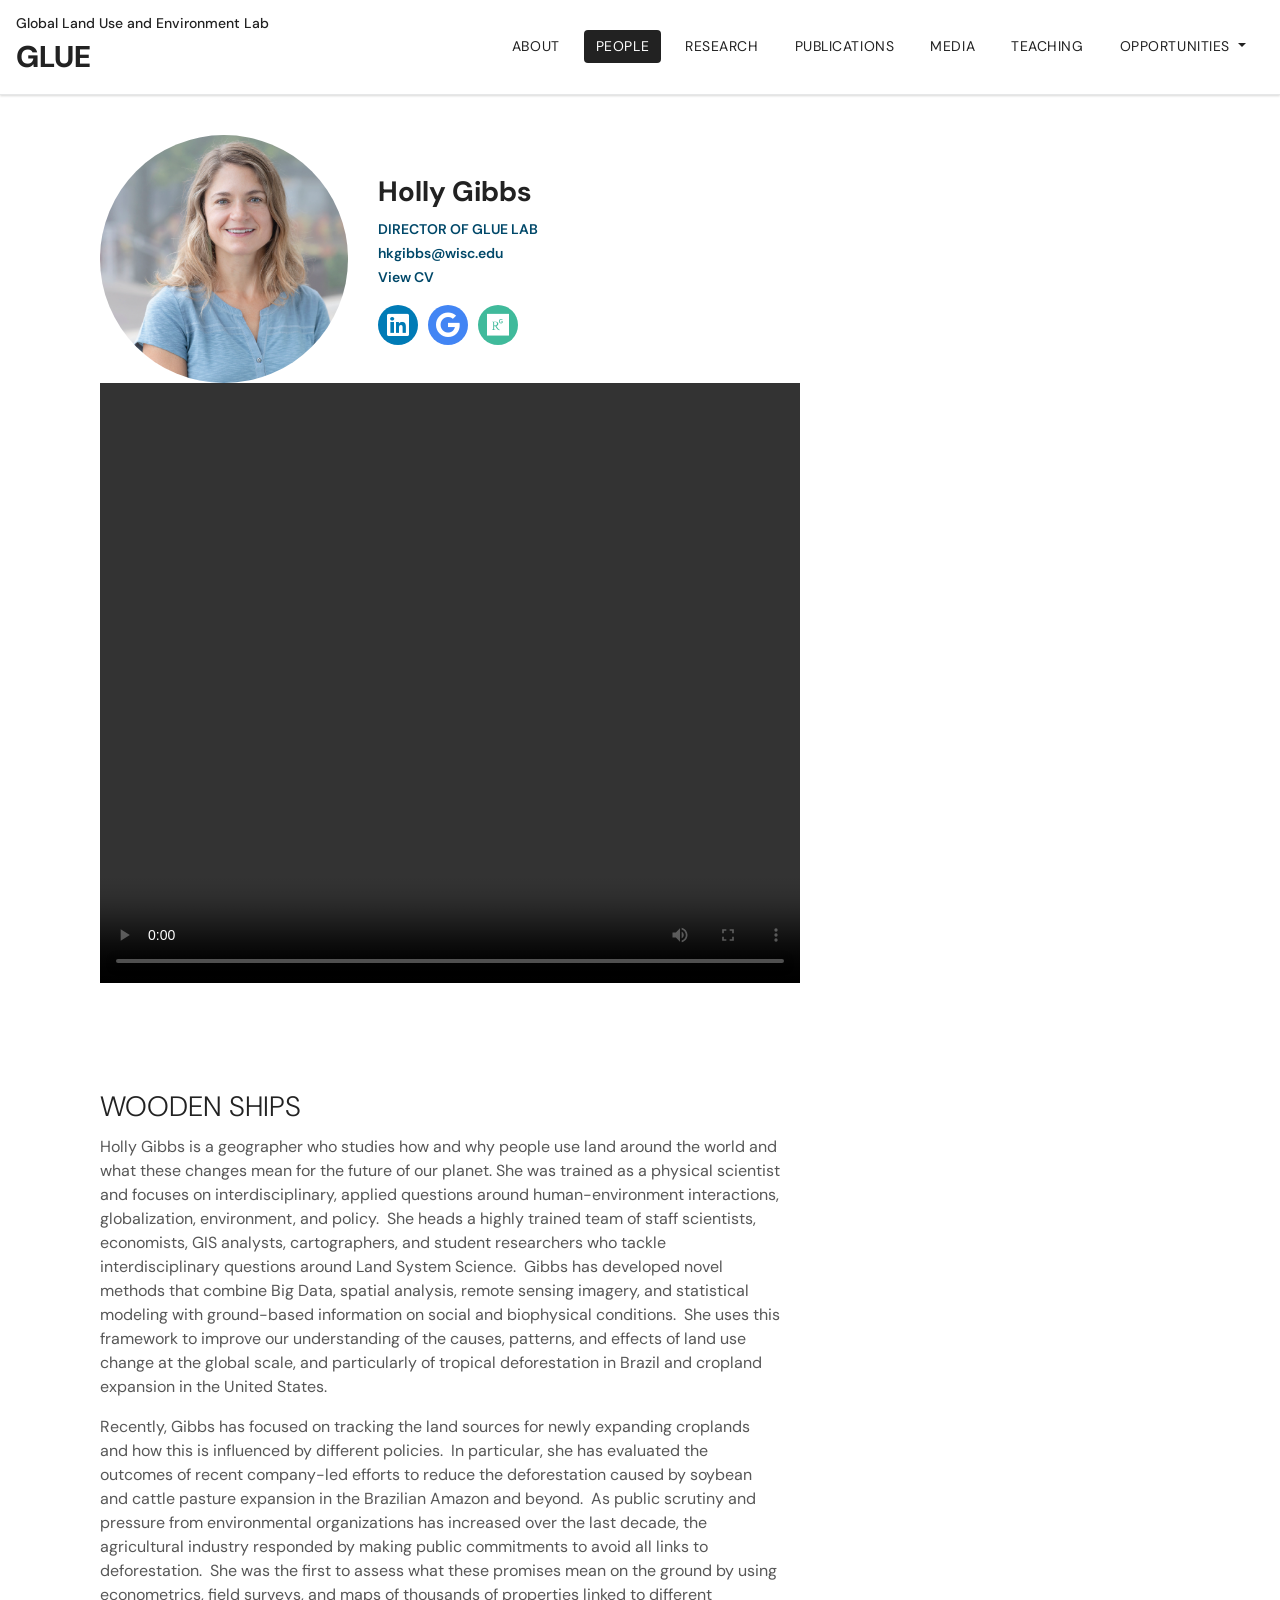
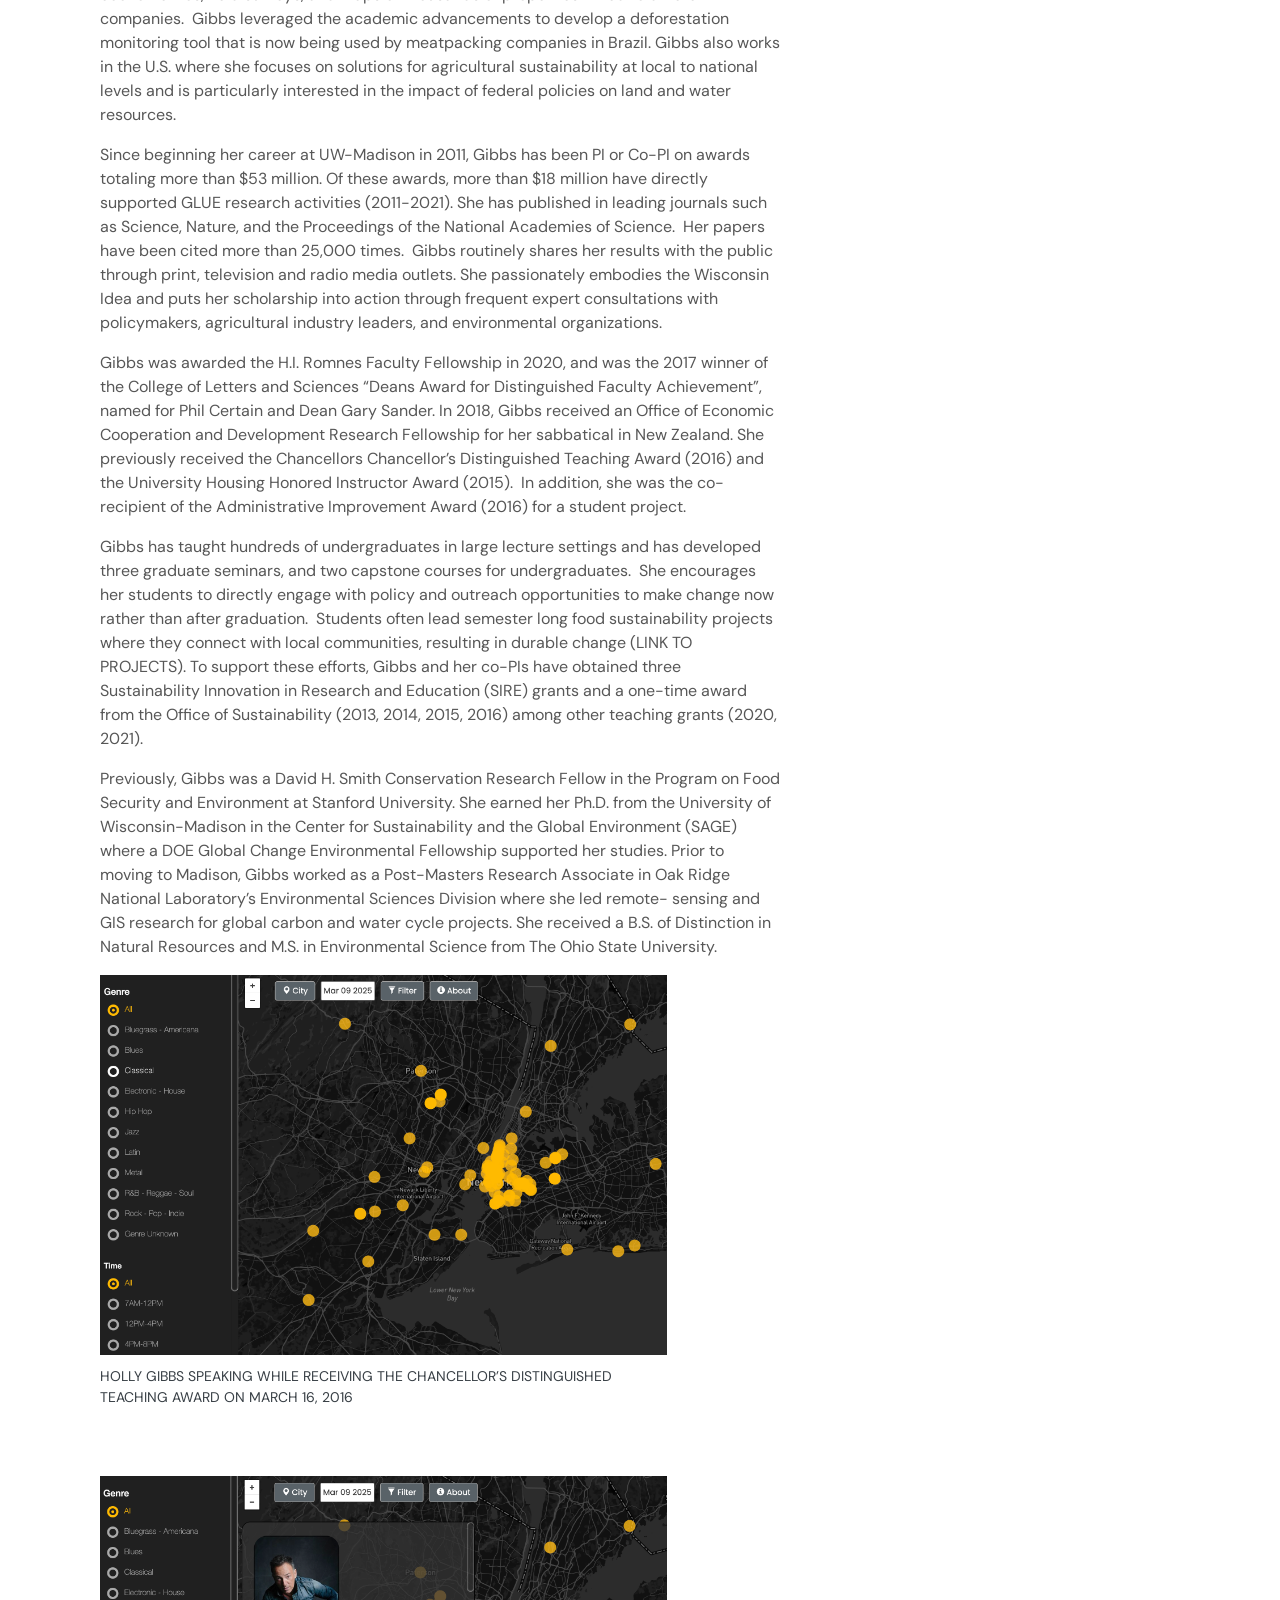
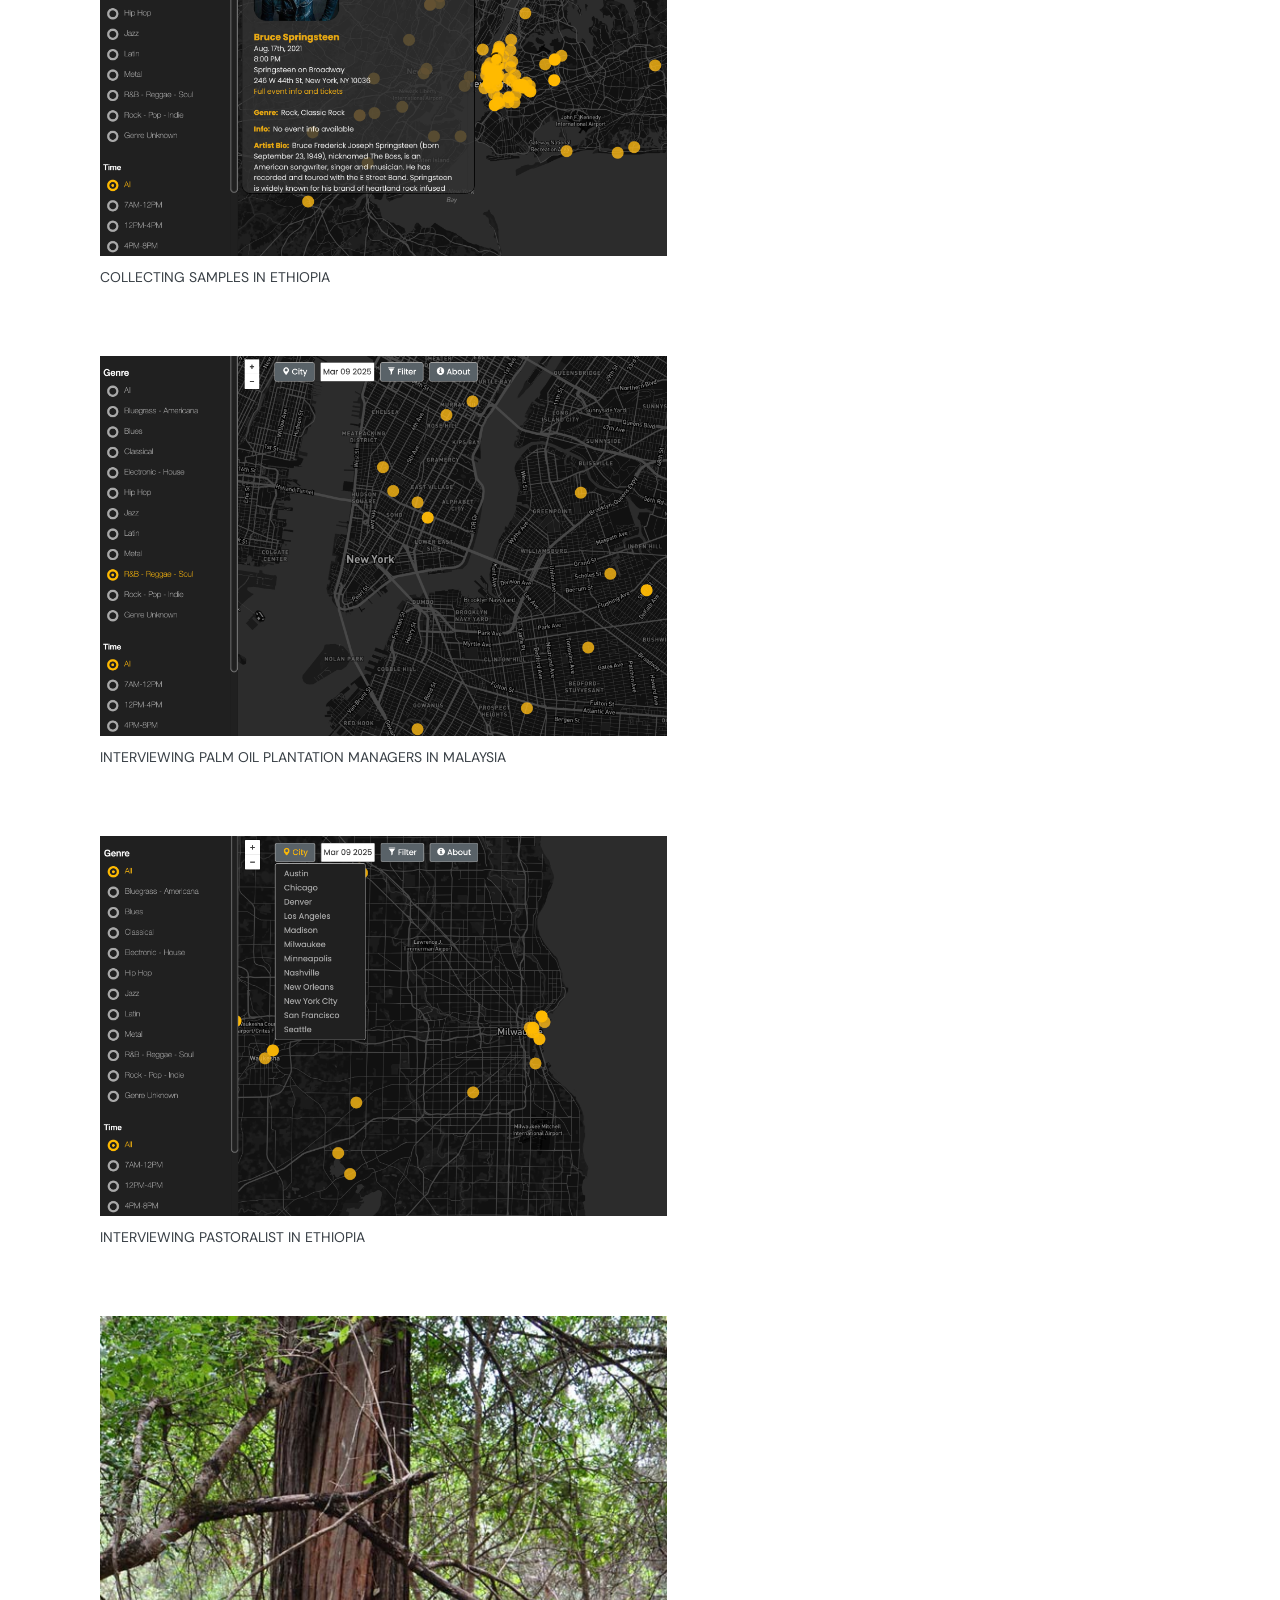
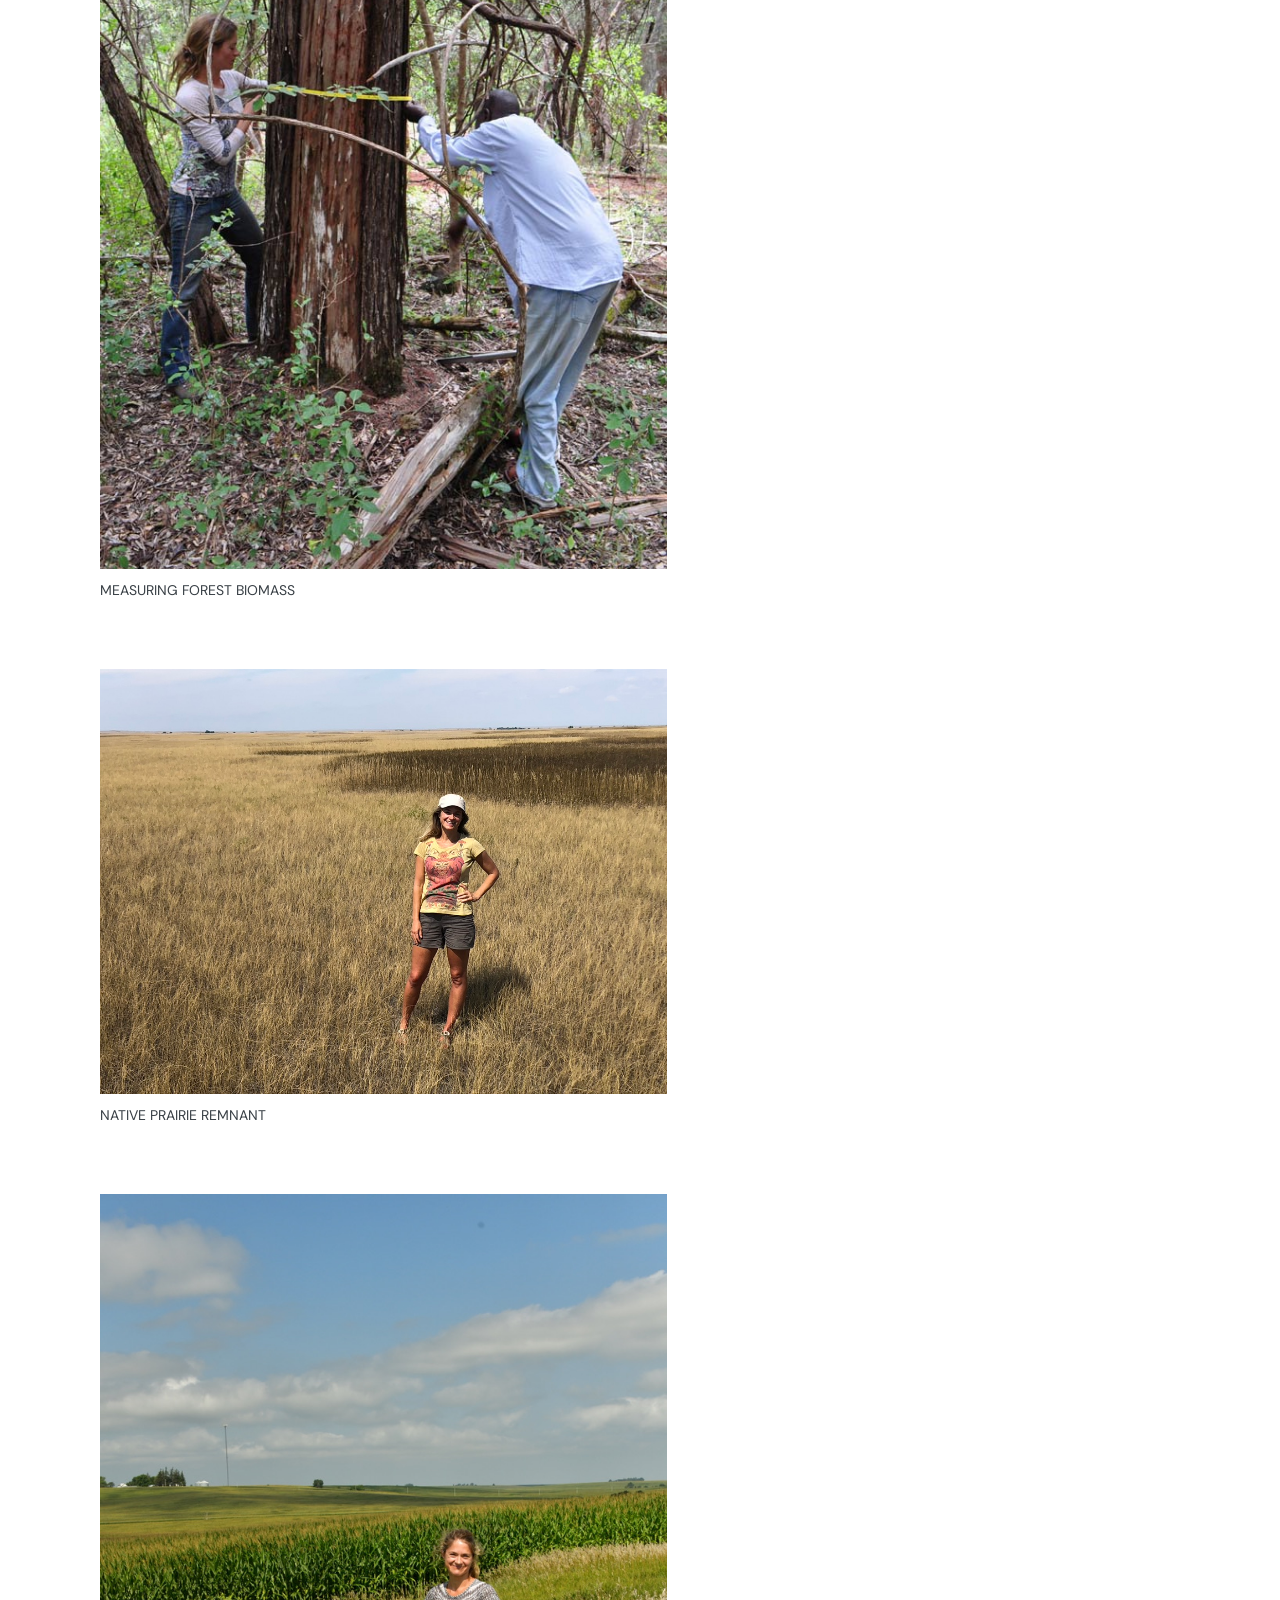
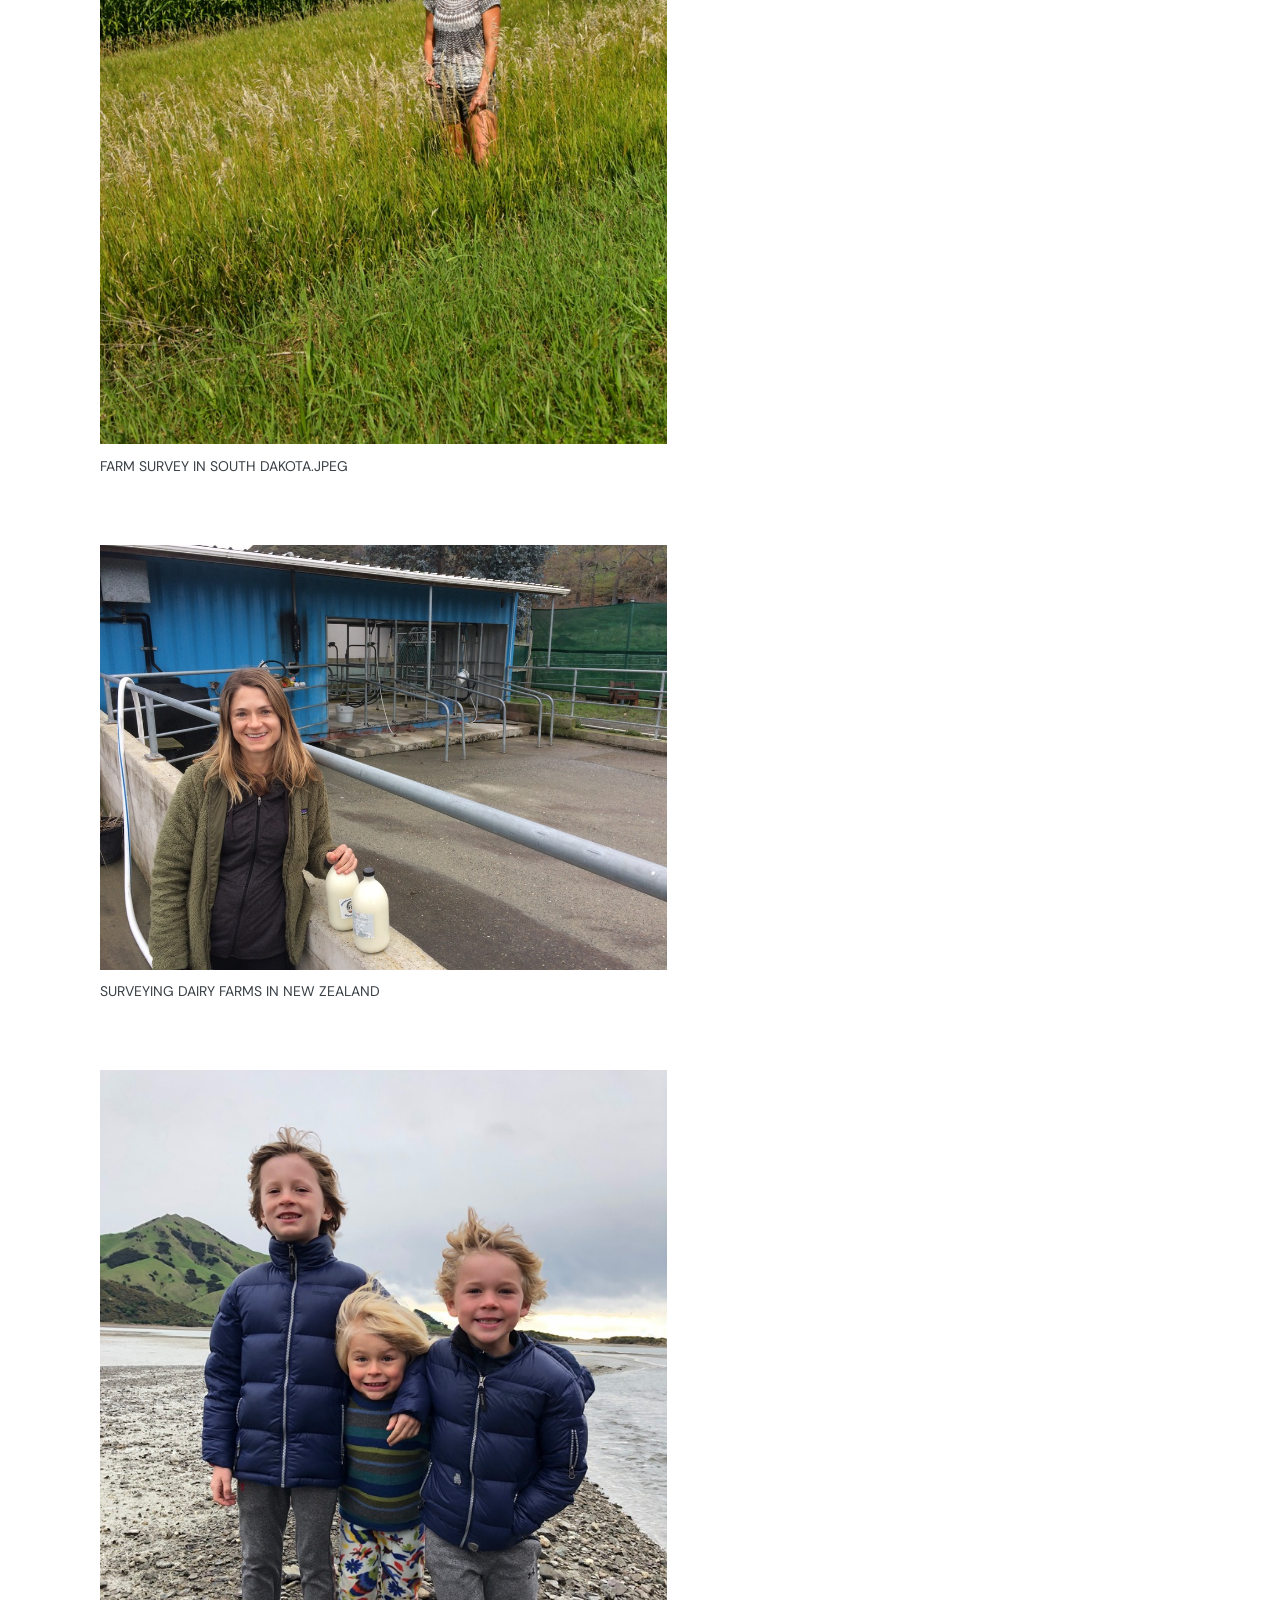
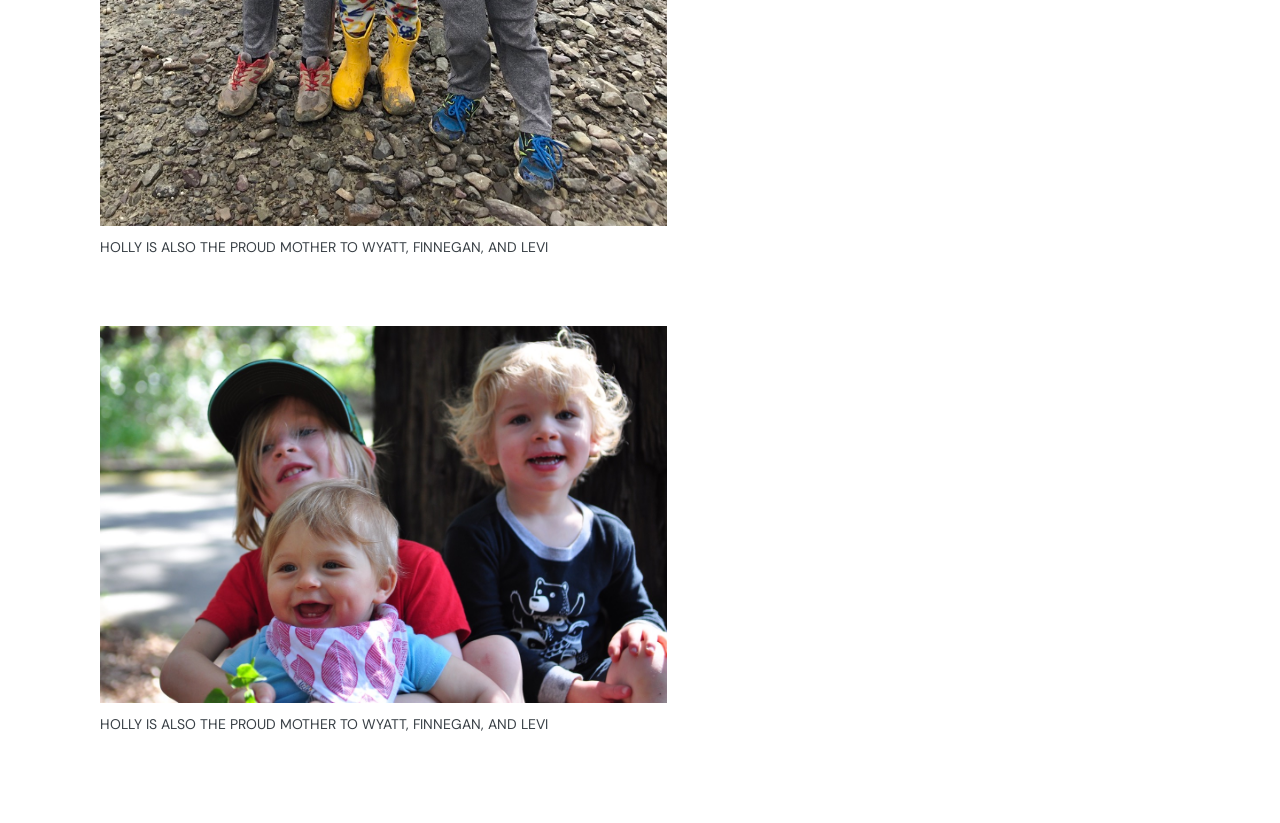
==== commit 4b42317b: "Updates People page now turned to index page, building out project pages" ====
--- a/holly-gibbs.html
+++ b/holly-gibbs.html
@@ -99,6 +99,9 @@
         <a style='color:none'href="bio_img/holly_gibbs_bio_new.png">
         <img class="img-fluid d-block headshot" src="bio_img/holly_gibbs_bio_new.png">
         </a>
+         <video width="700px" height="600px" controls>
+        <source src="assets/town_sounds_demo_2.mov">
+    </video>
       </div>
       <div class='col-md-9 col-sm-8'>
 
@@ -138,7 +141,7 @@
       
       
       <div class='col-md-8 bioParagraph'>
-       
+       <h2 class = 'project_title'>Wooden Ships</h2>
         <p>
       Holly Gibbs is a geographer who studies how and why people use land around the world
       and what these changes mean for the future of our planet. She was trained as a physical
@@ -213,10 +216,10 @@
 
       <!--Holly Gibbs Picture 1-->
       <div class="col-10 holly">
-        <a href="holly_gibbs_img/gibbs_1.jpg">
-          <img class="img-fluid" src="holly_gibbs_img/gibbs_1.jpg" alt="Card image cap">
-        <div class="holly_photo_description_container">
-            <a style='color:none'href="holly_gibbs_img/gibbs_1.jpg">
+        <a href="assets/town_sounds_screenshot_1.png">
+          <img class="img-fluid" src="assets/town_sounds_screenshot_1.png" alt="Card image cap">
+        <div class="holly_photo_description_container">
+            <a style='color:none'href="assets/town_sounds_screenshot_1.png">
               <p class="mb-0">Holly Gibbs speaking while receiving the Chancellor’s Distinguished Teaching Award on March 16, 2016</p>
             </a>
         </div>
@@ -225,10 +228,10 @@
 
       <!--Holly Gibbs Picture 2-->
       <div class="col-10 holly">
-        <a href="holly_gibbs_img/gibbs_2.jpg">
-          <img class="img-fluid" src="holly_gibbs_img/gibbs_2.jpg" alt="Card image cap">
-        <div class="holly_photo_description_container">
-            <a style='color:none'href="holly_gibbs_img/gibbs_2.jpg">
+        <a href="assets/town_sounds_screenshot_2.png">
+          <img class="img-fluid" src="assets/town_sounds_screenshot_2.png" alt="Card image cap">
+        <div class="holly_photo_description_container">
+            <a style='color:none'href="hassets/town_sounds_screenshot_2.png">
               <p class="mb-0">Collecting samples in Ethiopia</p>
             </a>
         </div>
@@ -237,10 +240,10 @@
 
       <!--Holly Gibbs Picture 3-->
       <div class="col-10 holly">
-        <a href="holly_gibbs_img/gibbs_3.jpg">
-          <img class="img-fluid" src="holly_gibbs_img/gibbs_3.jpg" alt="Card image cap">
-        <div class="holly_photo_description_container">
-            <a style='color:none'href="holly_gibbs_img/gibbs_3.jpg">
+        <a href="assets/town_sounds_screenshot_3.png">
+          <img class="img-fluid" src="assets/town_sounds_screenshot_3.png" alt="Card image cap">
+        <div class="holly_photo_description_container">
+            <a style='color:none'href="assets/town_sounds_screenshot_3.png">
               <p class="mb-0">Interviewing palm oil plantation managers in Malaysia</p>
             </a>
         </div>
@@ -249,10 +252,10 @@
 
       <!--Holly Gibbs Picture 4-->
       <div class="col-10 holly">
-        <a href="holly_gibbs_img/gibbs_4.jpg">
-          <img class="img-fluid" src="holly_gibbs_img/gibbs_4.jpg" alt="Card image cap">
-        <div class="holly_photo_description_container">
-            <a style='color:none'href="holly_gibbs_img/gibbs_4.jpg">
+        <a href="assets/town_sounds_screenshot_4.png">
+          <img class="img-fluid" src="assets/town_sounds_screenshot_4.png" alt="Card image cap">
+        <div class="holly_photo_description_container">
+            <a style='color:none'href="assets/town_sounds_screenshot_4.png">
               <p class="mb-0">Interviewing pastoralist in Ethiopia</p>
             </a>
         </div>
--- a/css/style.css
+++ b/css/style.css
@@ -1,6 +1,5 @@
 @import url('https://fonts.googleapis.com/css2?family=Varta:wght@300&display=swap');
 
-
 @import url('https://fonts.googleapis.com/css2?family=Raleway:wght@300&display=swap');
 
 @import url('https://fonts.googleapis.com/css2?family=Barlow:wght@300&display=swap');
@@ -16,13 +15,18 @@
 @import url('https://fonts.googleapis.com/css2?family=Benne&family=Martel+Sans:wght@200;300;400;600;700;800;900&display=swap');
 
 @import url('https://fonts.googleapis.com/css2?family=Raleway:ital,wght@0,100;0,200;0,300;0,400;0,500;0,600;0,700;0,800;0,900;1,100;1,200;1,300;1,400;1,500;1,600;1,700;1,800;1,900&display=swap');
+
+@import url('https://fonts.googleapis.com/css2?family=Quicksand:wght@300..700&display=swap');
+
+@import url('https://fonts.googleapis.com/css2?family=DM+Sans:ital,opsz,wght@0,9..40,100..1000;1,9..40,100..1000&family=Quicksand:wght@300..700&display=swap');
 
 body {
 	width:auto;
 	letter-spacing: normal;
-	font-family: 'Raleway', sans-serif;
+	font-family: 'DM Sans', sans-serif;
 	font-size:16px;
   background-color:#ffffff !important;
+  color: #575757;
 }
 
 body::-webkit-scrollbar {
@@ -43,7 +47,7 @@
 
 h1 {
   padding-bottom:8px;
-  color:#0c2d1c!important;
+  color: #222222;
   font-size:36px;
   font-weight: 700 !important
 }
@@ -52,7 +56,7 @@
 
 h2 {
  font-size:28px;
- color:#0c2d1c !important;
+ color:#222222 !important;
  font-weight: 700 !important
 }
 
@@ -72,17 +76,18 @@
 }
 
 p {
-  margin-bottom: 20px;
+   /*margin-bottom: 20px;
   font-family: 'Raleway', sans-serif;
   font-size: 16px;
-  font-weight: 400 !important;
+  font-weight: 400;
   line-height: 1.8em;
   letter-spacing: normal;
-  color:#383f45;
+  color:#383f45;*/
+
 }
 
 a {
-  color:#0c2d1c
+  color:#222222
 }
 
 b {
@@ -100,6 +105,7 @@
   max-width: 100%;
   margin: auto;   
 }
+
 
 .container {
   padding-right:30px !important;
@@ -150,14 +156,14 @@
 .logo_subheader {
   font-size: 14px;
   font-weight:500 !important;
-  color:#0c2d1c;
+  color:#222222;
 }
 
 .logo_header {
-  font-size: 40px;
+  font-size: 30px;
   font-weight:800 !important;
   font: Raleway, sans-serif;
-  color:#0c2d1c;
+  color:#222222;
 
 }
 
@@ -165,7 +171,7 @@
 .introHomePage{
   font-size: 16px;
   font-weight:800 !important;
-  color: #0c2d1c !important
+  color: #222222 !important
 }
 
 /* ------------------------------Home Page------------------------------*/
@@ -197,7 +203,7 @@
 /* News Scroll */
 .newsDate {
   font-size: 12px;
-  color:#0c2d1c !important;
+  color:#222222 !important;
 
 }
 
@@ -280,7 +286,7 @@
 .nav-link {
   text-align:left;
   font-size:14px;
-  color:#0c2d1c !important;    
+  color:#222222 !important;    
 }
 
 #navbarNav {
@@ -422,10 +428,27 @@
 /* ------------------------------People Page ------------------------------*/
 
 /*  container for people photos */
+
+.col-md-10.introduction {
+  font-size:16px;
+  font-weight:300;
+  padding-bottom:20px;
+}
+
 #people-container {
     padding-top:10px;
-  }
-
+    padding-left:70px !important;
+    padding-right:70px !important;
+  }
+
+
+.col-6.col-md-4.p-4.lead-scientist {
+
+
+}
+#vid {
+  padding-top:0px !important;
+}
 
 
 /*  Bio info container (name, title) */
@@ -437,7 +460,7 @@
 .people_name {
   padding-top:2px;
   font-size: 20px;
-  color:#0c2d1c !important
+  color:#222222 !important
 }
 
 /*  Bio title */
@@ -455,10 +478,11 @@
   max-width: 200px;
   max-height: 200px;
   overflow: hidden !important;
-  margin:0 auto;
+  margin:0 auto !important;
   box-shadow: 0px 3px 15px rgba(0,0,0,0.2);
   border-radius: 50% !important;
   transform: translateZ(0px); /* force GPU rendering */
+  border:.5px solid gray;
 }
 
 .img-fluid.d-block.mx-auto{
@@ -498,6 +522,33 @@
 }
 
 /* ------------------------------People Sub-Page (individual people pages)------------------------------*/
+
+/*  project title  */
+h2.project_title {
+  font-weight: 300 !important;
+  font-size:28px !important;
+  font-spacing:1px !important;
+  text-transform: uppercase !important;
+  margin-bottom: 12px !important;
+
+}
+
+.row.project_content{
+    flex-direction: row-reverse;
+}
+
+
+.project_description {
+  line-height: 1.8em !important;
+  font-size:16px !important;
+  font-weight: 200 !important;
+  font-style: normal;
+
+
+}
+
+
+
 
 /*  bio info container  */
 .col-md-9.col-sm-8 {
@@ -606,8 +657,18 @@
 
 
 /*  bio text container  */
-.col-md-8.bioParagraph { 
+.col-md-6.bioParagraph { 
   padding-top:0px;
+
+  
+}
+
+.col-md-6.project_picture_container {
+
+}
+
+img.img-fluid {
+  margin-top:0px !important;
 }
 
 /*  delete? */
@@ -662,12 +723,12 @@
 }
 
 .research_byline{
-  color:#0c2d1c;
+  color:#222222;
 }
 
 .header.research {
   font-size:16px;
-   color:#0c2d1c;
+   color:#222222;
 }
 
  
@@ -699,7 +760,7 @@
 
 .btn {
   background-color:#ffffff !important;
-  color:#0c2d1c;
+  color:#222222;
   font-weight:400 !important;
   border:none;
 
@@ -712,19 +773,19 @@
 
 
 .btn.active {
-  background-color:#0c2d1c!important;
+  background-color:#222222!important;
   color:#ffffff !important;
   box-shadow:none !important;
 }
 
 .btn:hover{
-  background-color:#0c2d1c !important;
+  background-color:#222222 !important;
   color:#ffffff !important;
   box-shadow:none !important;
 }
 
 .btn:focus{
-  background-color:#0c2d1c !important;
+  background-color:#222222 !important;
   color:#ffffff !important;
   box-shadow:none !important;
 }
@@ -745,7 +806,7 @@
 }
 
 .card :hover h4{
-  color:#0c2d1c !important;
+  color:#222222 !important;
 }
 
 .card:hover {
@@ -826,12 +887,12 @@
 
 
 h6{
-  color:#0c2d1c;
+  color:#222222;
 
 }
 
 h6.teaching-content-header {
-  color:#0c2d1c;
+  color:#222222;
   font-size:18px; 
 }
 /* Capstone list content */
@@ -891,7 +952,7 @@
 
 
 .teaching-content-header {
-  color:#0c2d1c;
+  color:#222222;
   font-weight:600;
   padding-top:10px;
   padding-bottom:3px;
@@ -1039,7 +1100,7 @@
 
   .people_name {
     font-size:16px !important;
-    color:#0c2d1c !important
+    color:#222222 !important
   }
 
   .mb-0 {
@@ -1052,21 +1113,21 @@
 
   #about span { 
     color:#ffffff !important;
-    background-color:#0c2d1c;
+    background-color:#222222;
     border-radius:8px;
     padding:6px 6px 6px 6px;
   }
 
   #people span { 
     color:#ffffff !important;
-    background-color:#0c2d1c;
+    background-color:#222222;
     border-radius:8px;
     padding:6px 6px 6px 6px;
   }
 
   #publications span { 
     color:#ffffff !important;
-    background-color:#0c2d1c;
+    background-color:#222222;
     border-radius:8px;
     padding:6px 6px 6px 6px;
   }
@@ -1079,7 +1140,7 @@
 
   .nav-link:hover span { 
     color:#ffffff !important;
-    background-color:#0c2d1c;
+    background-color:#222222;
     border-radius:8px;
     padding:6px 6px 6px 6px;
   }
@@ -1094,25 +1155,25 @@
 
   #about { 
     color:#ffffff !important;
-    background-color:#0c2d1c;
+    background-color:#222222;
     border-radius:8px;
   }
 
   #people { 
     color:#ffffff !important;
-    background-color:#0c2d1c;
+    background-color:#222222;
     border-radius:8px;
   }
 
   #publications { 
     color:#ffffff !important;
-    background-color:#0c2d1c;
+    background-color:#222222;
     border-radius:8px;
   }
 
   .nav-link:hover { 
     color:#ffffff !important;
-    background-color:#0c2d1c;
+    background-color:#222222;
     border-radius:8px;
   }
   /* CSS that should be displayed if width is equal to or less than 800px goes here */
